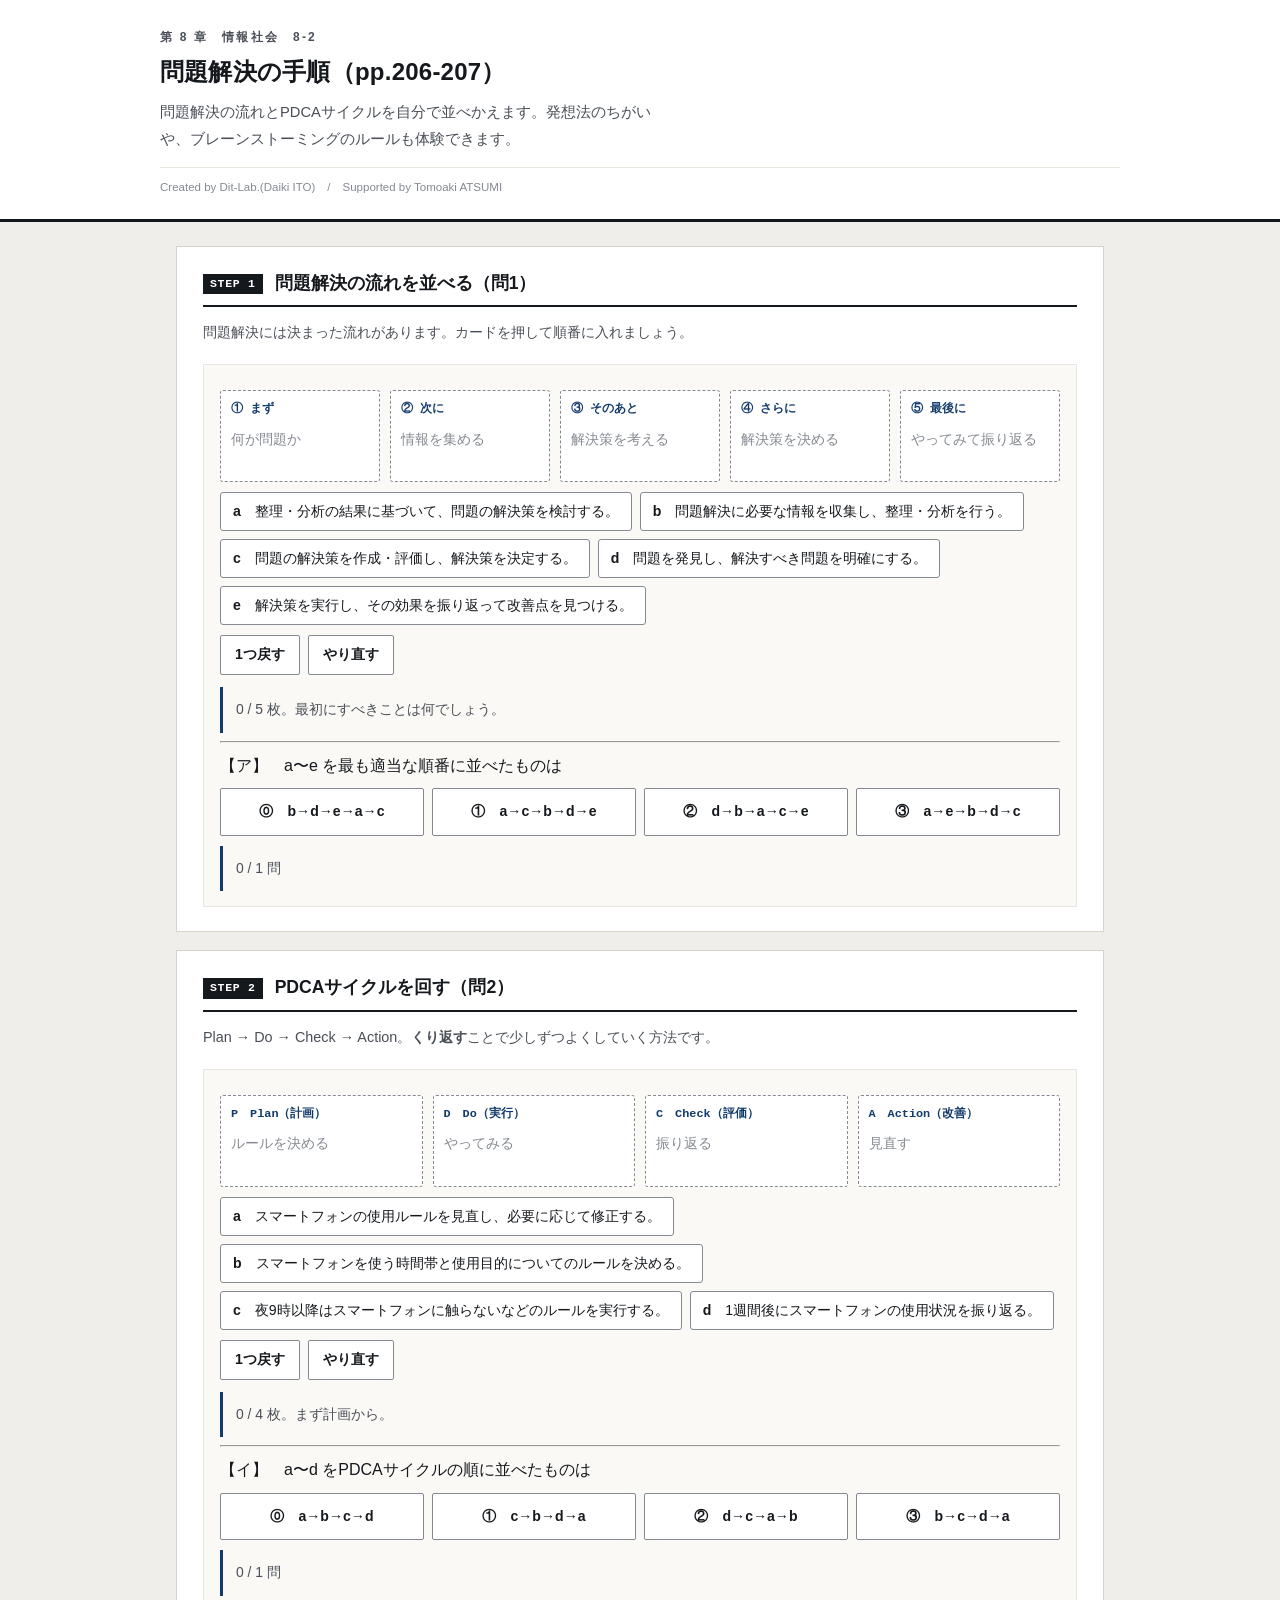
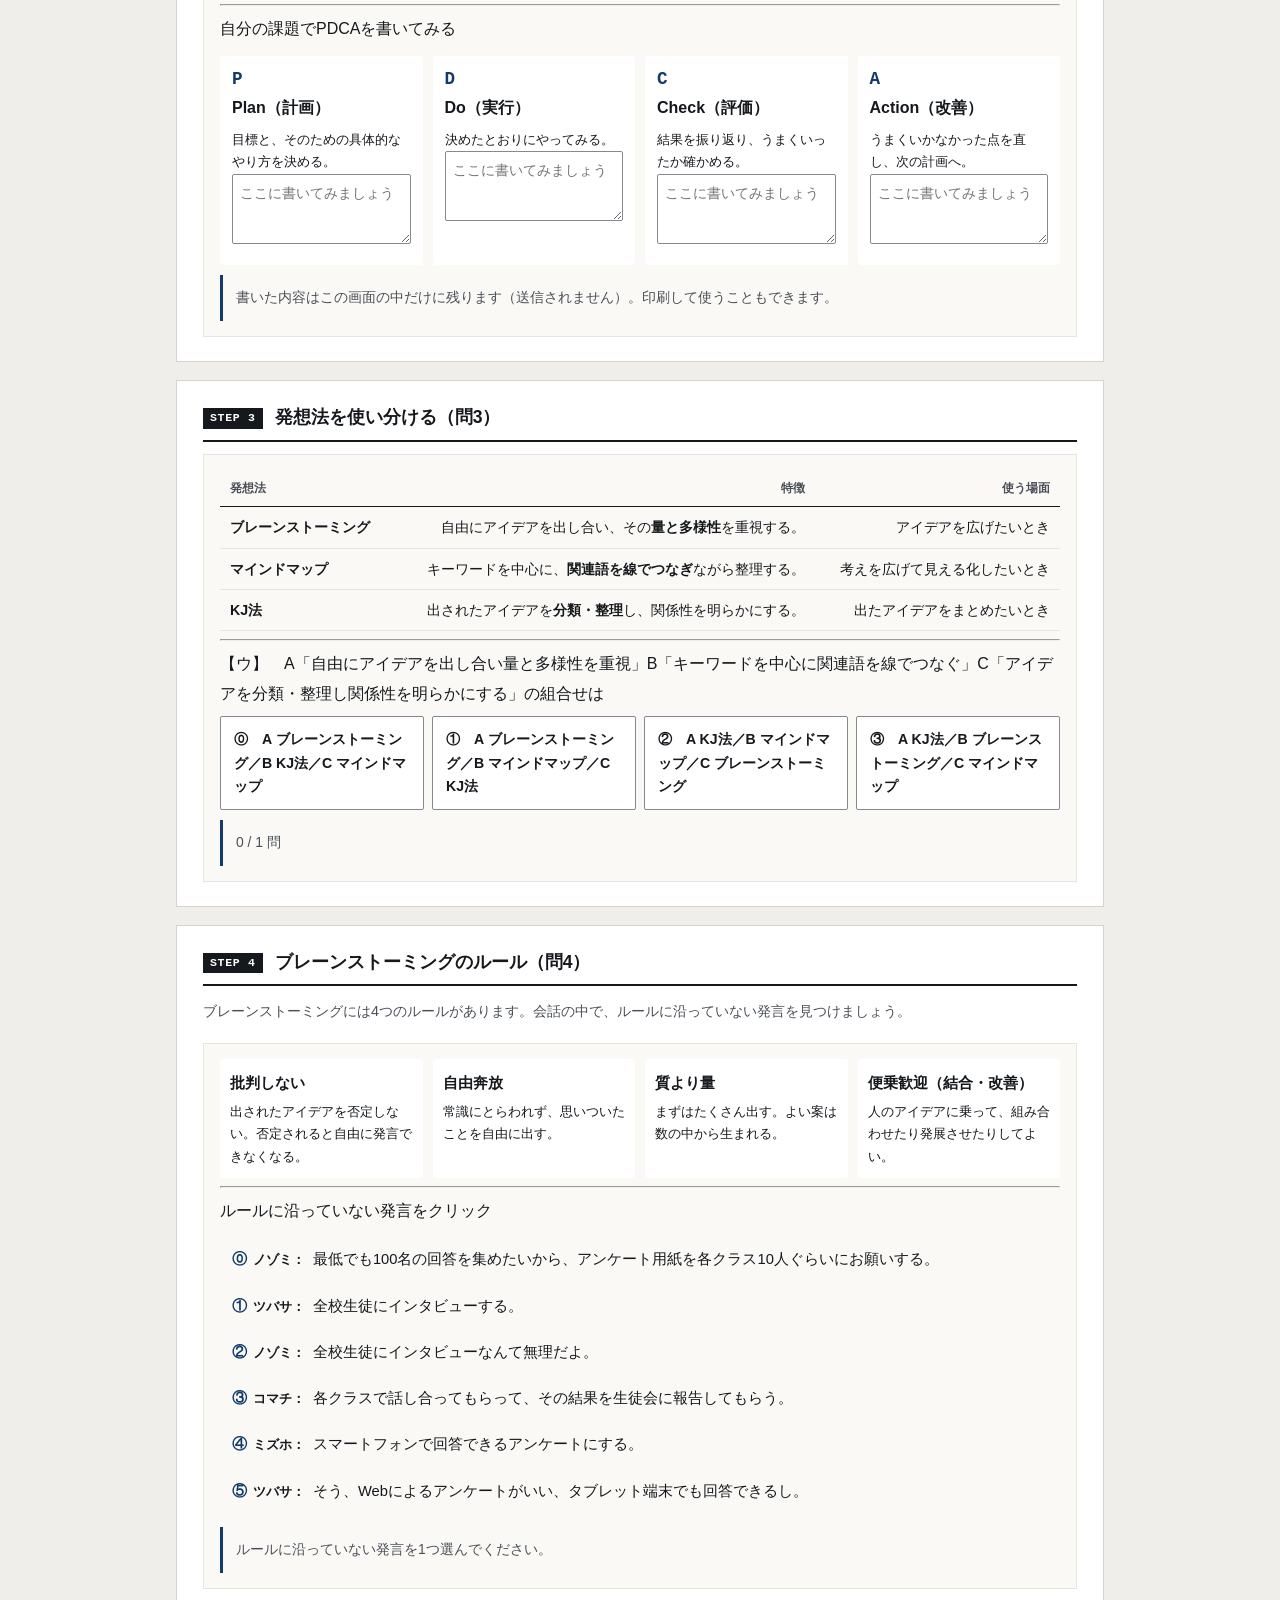
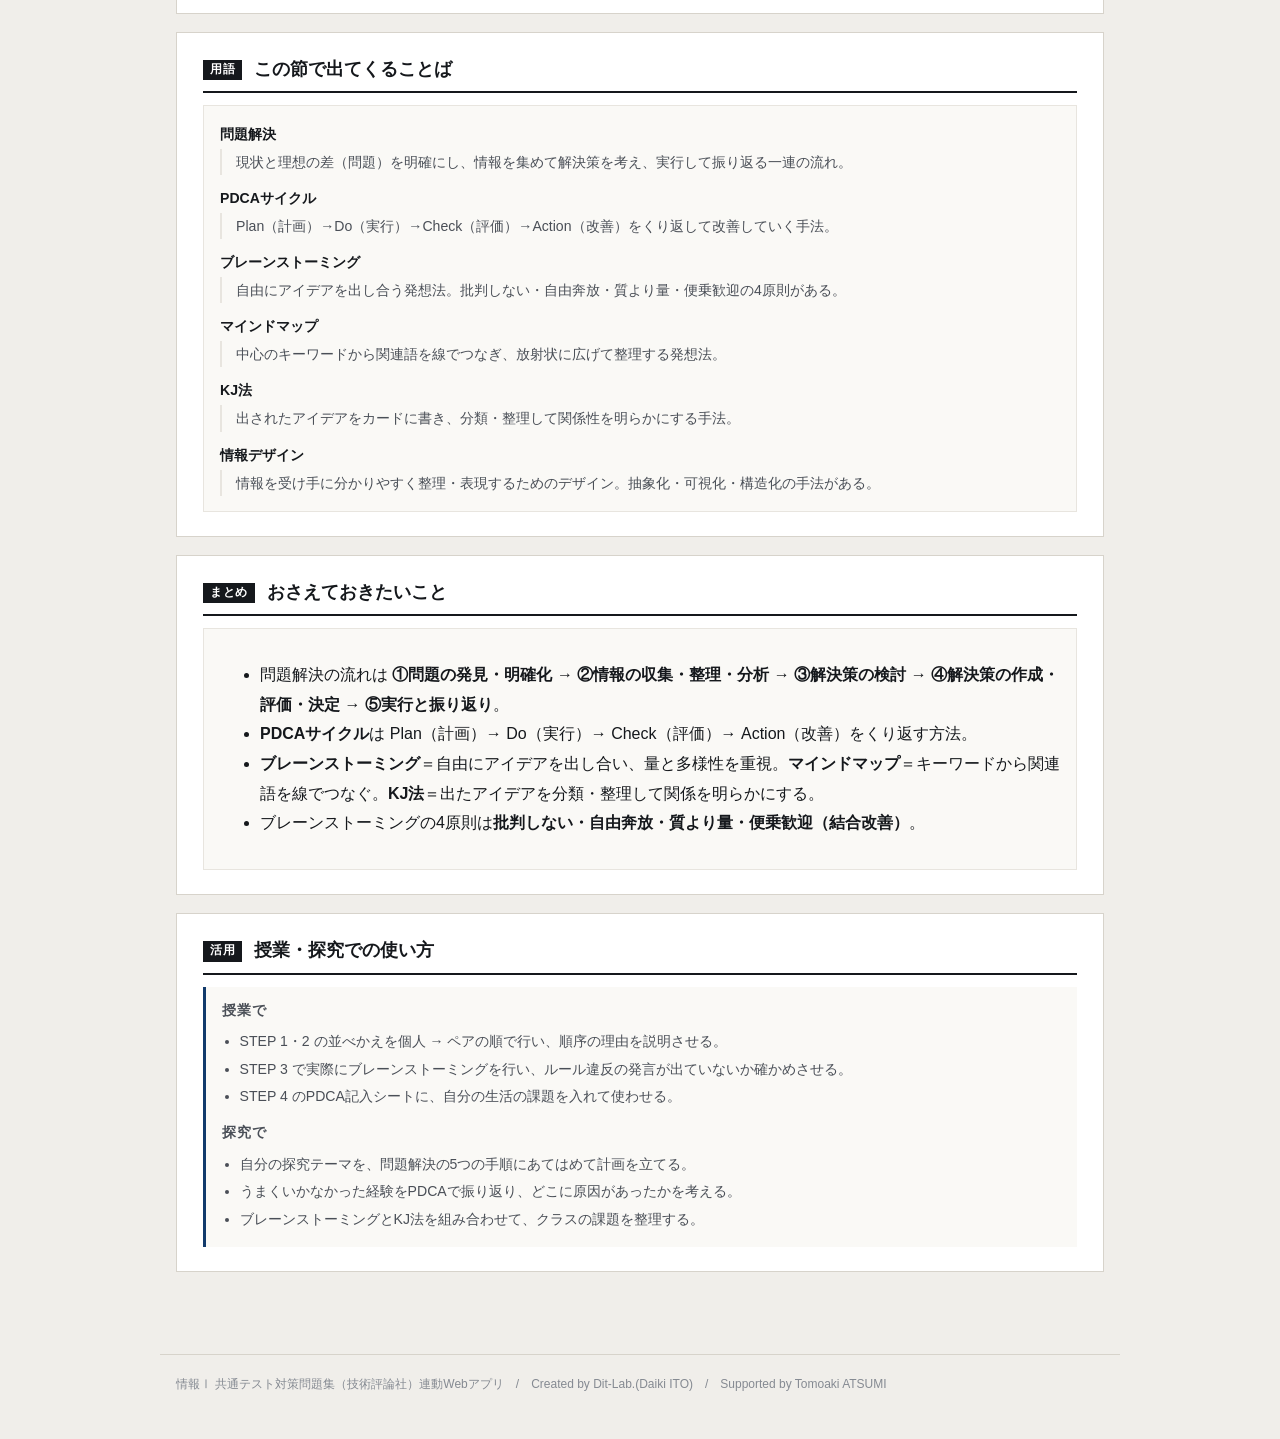
==== index.html @ e7fd9533 "chore: CSS/JSにキャッシュバスターを付与（更新が確実に反映されるように）" ====
<!DOCTYPE html>
<html lang="ja">
<head>
<meta charset="UTF-8">
<meta name="viewport" content="width=device-width, initial-scale=1.0">
<title>問題解決の手順｜情報Ⅰ共通テスト対策問題集</title>
<meta name="description" content="問題解決の流れとPDCAサイクルを自分で並べかえます。発想法のちがいや、ブレーンストーミングのルールも体験できます。">
<link rel="icon" href="data:image/svg+xml,%3Csvg xmlns=%22http://www.w3.org/2000/svg%22 viewBox=%220 0 32 32%22%3E%3Crect width=%2232%22 height=%2232%22 fill=%22%2315181c%22/%3E%3Ctext x=%2216%22 y=%2222%22 font-size=%2218%22 font-family=%22monospace%22 fill=%22%23fff%22 text-anchor=%22middle%22%3E01%3C/text%3E%3C/svg%3E">
<link rel="stylesheet" href="css/style.css?v=239696b1">
<link rel="stylesheet" href="css/app.css?v=f77bfb0f">
</head>
<body>

<header class="app-header">
  <div class="inner">
    <span class="eyebrow">第 8 章　情報社会　8-2</span>
    <h1>問題解決の手順（pp.206-207）</h1>
    <p class="lead">問題解決の流れとPDCAサイクルを自分で並べかえます。発想法のちがいや、ブレーンストーミングのルールも体験できます。</p>
    <p class="credit">Created by Dit-Lab.(Daiki ITO)　/　Supported by Tomoaki ATSUMI</p>
  </div>
</header>

<main class="wrap">
  <section class="step" id="step1">
    <h2><span class="no">STEP 1</span>問題解決の流れを並べる（問1）</h2>
    <p class="desc">問題解決には決まった流れがあります。カードを押して順番に入れましょう。</p>
    <div class="panel">
      <div id="flowBox"></div>
      <div class="note" id="flowNote" style="margin-top:12px"></div>
      <hr class="sep">
      <div id="q1Box"></div>
      <div class="note" id="q1Note" style="margin-top:10px"></div>
    </div>
  </section>

  <section class="step" id="step2">
    <h2><span class="no">STEP 2</span>PDCAサイクルを回す（問2）</h2>
    <p class="desc">Plan → Do → Check → Action。<strong>くり返す</strong>ことで少しずつよくしていく方法です。</p>
    <div class="panel">
      <div id="pdcaBox"></div>
      <div class="note" id="pdcaNote" style="margin-top:12px"></div>
      <hr class="sep">
      <div id="q2Box"></div>
      <div class="note" id="q2Note" style="margin-top:10px"></div>
      <hr class="sep">
      <p class="qhead">自分の課題でPDCAを書いてみる</p>
      <div class="pdca" id="mySheet"></div>
      <div class="note info" style="margin-top:10px">書いた内容はこの画面の中だけに残ります（送信されません）。印刷して使うこともできます。</div>
    </div>
  </section>

  <section class="step" id="step3">
    <h2><span class="no">STEP 3</span>発想法を使い分ける（問3）</h2>
    <div class="panel">
      <div class="tbl-scroll"><table class="tbl" id="ideaTable"></table></div>
      <hr class="sep">
      <div id="q3Box"></div>
      <div class="note" id="q3Note" style="margin-top:10px"></div>
    </div>
  </section>

  <section class="step" id="step4">
    <h2><span class="no">STEP 4</span>ブレーンストーミングのルール（問4）</h2>
    <p class="desc">ブレーンストーミングには4つのルールがあります。会話の中で、ルールに沿っていない発言を見つけましょう。</p>
    <div class="panel">
      <div class="bsrules" id="ruleBox"></div>
      <hr class="sep">
      <p class="qhead">ルールに沿っていない発言をクリック</p>
      <div class="talk" id="talkBox"></div>
      <div class="note" id="talkNote" style="margin-top:12px"></div>
    </div>
  </section>

  <section class="step" id="glossary">
    <h2><span class="no">用語</span>この節で出てくることば</h2>
    <div class="panel"><div id="glossBox"></div></div>
  </section>

  <section class="step" id="wrap">
    <h2><span class="no">まとめ</span>おさえておきたいこと</h2>
    <div class="panel">
      <ul class="bullets">
        <li>問題解決の流れは <strong>①問題の発見・明確化 → ②情報の収集・整理・分析 → ③解決策の検討 → ④解決策の作成・評価・決定 → ⑤実行と振り返り</strong>。</li>
        <li><strong>PDCAサイクル</strong>は Plan（計画）→ Do（実行）→ Check（評価）→ Action（改善）をくり返す方法。</li>
        <li><strong>ブレーンストーミング</strong>＝自由にアイデアを出し合い、量と多様性を重視。<strong>マインドマップ</strong>＝キーワードから関連語を線でつなぐ。<strong>KJ法</strong>＝出たアイデアを分類・整理して関係を明らかにする。</li>
        <li>ブレーンストーミングの4原則は<strong>批判しない・自由奔放・質より量・便乗歓迎（結合改善）</strong>。</li>
      </ul>
    </div>
  </section>

  <section class="step">
    <h2><span class="no">活用</span>授業・探究での使い方</h2>
    <div class="use-note">
      <h3>授業で</h3>
      <ul>
        <li>STEP 1・2 の並べかえを個人 → ペアの順で行い、順序の理由を説明させる。</li>
        <li>STEP 3 で実際にブレーンストーミングを行い、ルール違反の発言が出ていないか確かめさせる。</li>
        <li>STEP 4 のPDCA記入シートに、自分の生活の課題を入れて使わせる。</li>
      </ul>
      <h3 style="margin-top:12px">探究で</h3>
      <ul>
        <li>自分の探究テーマを、問題解決の5つの手順にあてはめて計画を立てる。</li>
        <li>うまくいかなかった経験をPDCAで振り返り、どこに原因があったかを考える。</li>
        <li>ブレーンストーミングとKJ法を組み合わせて、クラスの課題を整理する。</li>
      </ul>
    </div>
  </section>

</main>

<footer class="app-footer">
  情報Ⅰ 共通テスト対策問題集（技術評論社）連動Webアプリ　/　Created by Dit-Lab.(Daiki ITO)　/　Supported by Tomoaki ATSUMI
</footer>

<script src="js/tools.js?v=c07db610"></script>
<script src="js/chart.js?v=fb6e3be1"></script>
<script src="js/terms.js?v=10004a9f"></script>
<script src="js/quiz.js?v=5d6779cc"></script>
<script src="js/app.js?v=1c426992"></script>
</body>
</html>
---- css/style.css ----
/* =========================================================
   情報Ⅰ 共通テスト対策問題集 — Web アプリ共通スタイル
   紙面（参考書）に寄せた設計。装飾色は使わず、色は意味を持つときだけ。
   ========================================================= */

:root{
  --paper:#ffffff;
  --paper-2:#faf9f6;      /* うすい紙 */
  --bg:#f0eeea;           /* 台紙 */
  --ink:#15181c;
  --ink-2:#4a4f57;
  --ink-3:#858a92;
  --rule:#d7d3cb;         /* 罫線 */
  --rule-2:#e8e5df;
  --accent:#123a6b;       /* 濃紺。主要操作と現在地だけに使う */
  --accent-w:#e9eef6;
  --zero:#c0392b;         /* 左＝0 */
  --one:#1d4ed8;          /* 右＝1 */
  --ok:#1f7a3d;   --ok-bg:#eef6f0;
  --ng:#b3261e;   --ng-bg:#fbefee;
  --warn:#8a5a00; --warn-bg:#fbf5e8;
  --font:"Hiragino Kaku Gothic ProN","Hiragino Sans","Yu Gothic Medium","Yu Gothic",
         "Noto Sans JP",Meiryo,-apple-system,BlinkMacSystemFont,sans-serif;
  --mono:"SFMono-Regular",Menlo,Consolas,"Courier New",monospace;
}

*{box-sizing:border-box}
[hidden]{display:none !important}
html{-webkit-text-size-adjust:100%}
body{
  margin:0; background:var(--bg); color:var(--ink);
  font-family:var(--font); font-size:16px; line-height:1.85;
  font-feature-settings:"palt" 1;
}
h1,h2,h3,h4{line-height:1.45; margin:0; font-weight:700}
p{margin:0 0 .75em} p:last-child{margin-bottom:0}
a{color:var(--accent)}

/* ---------- 標題 ---------- */
.app-header{background:var(--paper); border-bottom:3px solid var(--ink); padding:26px 20px 20px}
.app-header .inner{max-width:960px; margin:0 auto}
.app-header .eyebrow{
  font-size:.75rem; font-weight:700; color:var(--ink-2); letter-spacing:.18em;
  display:block; margin-bottom:7px;
}
.app-header h1{font-size:1.5rem; letter-spacing:.01em}
.app-header .lead{font-size:.92rem; color:var(--ink-2); margin-top:9px; max-width:60ch}
.app-header .credit{
  font-size:.72rem; color:var(--ink-3); margin-top:14px;
  padding-top:9px; border-top:1px solid var(--rule-2);
}

/* ---------- 版面 ---------- */
.wrap{max-width:960px; margin:0 auto; padding:24px 16px 64px}
.step{background:var(--paper); border:1px solid var(--rule); padding:24px 26px; margin-bottom:18px}
.step > h2{
  display:flex; align-items:baseline; gap:12px; font-size:1.1rem;
  padding-bottom:9px; border-bottom:2px solid var(--ink); margin-bottom:12px;
}
.step > h2 .no{
  flex:none; font-family:var(--mono); font-size:.72rem; font-weight:700;
  background:var(--ink); color:var(--paper); padding:2px 7px; letter-spacing:.06em;
  position:relative; top:-2px;
}
.step > .desc{color:var(--ink-2); font-size:.9rem; margin-bottom:18px}
.step[hidden]{display:none}

.grid{display:grid; gap:20px}
.grid > *{min-width:0}          /* 子の中身で列が広がるのを防ぐ */
@media(min-width:800px){ .grid.c2{grid-template-columns:1fr 1fr} }

.panel{border:1px solid var(--rule-2); background:var(--paper-2); padding:15px 16px; min-width:0}
.panel > h3{
  font-size:.8rem; font-weight:700; color:var(--ink-2); letter-spacing:.08em;
  margin-bottom:12px; padding-bottom:6px; border-bottom:1px solid var(--rule);
}

/* ---------- 部品 ---------- */
.btn{
  appearance:none; border:1px solid var(--ink-3); background:var(--paper); color:var(--ink);
  font-family:inherit; font-size:.88rem; font-weight:700; padding:8px 14px;
  border-radius:2px; cursor:pointer; min-height:40px; line-height:1.4;
  transition:background .12s, border-color .12s, color .12s;
}
.btn:hover:not(:disabled){background:var(--accent-w); border-color:var(--accent); color:var(--accent)}
.btn:disabled{opacity:.35; cursor:not-allowed}
.btn.primary{background:var(--accent); color:var(--paper); border-color:var(--accent)}
.btn.primary:hover:not(:disabled){background:#0d2c53; color:var(--paper)}
.btn.ghost{border-color:var(--rule); color:var(--ink-2)}
.btn.sm{font-size:.8rem; padding:5px 10px; min-height:34px}
.btn-row{display:flex; flex-wrap:wrap; gap:8px; align-items:center}

/* タブ（見出し下線式） */
.seg{display:flex; gap:0; border-bottom:1px solid var(--rule)}
.seg button{
  appearance:none; border:0; background:transparent; font-family:inherit; font-size:.88rem;
  font-weight:700; color:var(--ink-3); padding:9px 4px; margin-right:26px; cursor:pointer;
  border-bottom:3px solid transparent; margin-bottom:-1px; min-height:40px;
}
.seg button:hover{color:var(--ink-2)}
.seg button[aria-pressed="true"]{color:var(--ink); border-bottom-color:var(--accent)}

label.fld{display:block; font-size:.78rem; font-weight:700; color:var(--ink-2); margin-bottom:5px; letter-spacing:.04em}
input[type=text], textarea, input[type=number]{
  width:100%; font-family:inherit; font-size:1rem; color:var(--ink);
  border:1px solid var(--ink-3); border-radius:2px; padding:9px 11px;
  background:var(--paper); min-height:42px;
}
input:focus, textarea:focus{outline:2px solid var(--accent); outline-offset:-1px; border-color:var(--accent)}
.btn:focus-visible, .seg button:focus-visible, .node-card:focus-visible{outline:2px solid var(--accent); outline-offset:2px}
textarea{resize:vertical; line-height:1.7}
.mono{font-family:var(--mono)}

table.tbl{width:100%; border-collapse:collapse; font-size:.89rem}
table.tbl th, table.tbl td{border-bottom:1px solid var(--rule-2); padding:7px 10px; text-align:right}
table.tbl th:first-child, table.tbl td:first-child{text-align:left}
table.tbl thead th{border-bottom:1.5px solid var(--ink); font-size:.76rem; color:var(--ink-2); font-weight:700; white-space:nowrap}
.tbl-scroll{overflow-x:auto; -webkit-overflow-scrolling:touch; max-width:100%}

.note{padding:10px 13px; font-size:.87rem; border-left:3px solid var(--ink-3); background:var(--paper-2)}
.note.ok{background:var(--ok-bg); border-left-color:var(--ok); color:#123f22}
.note.ng{background:var(--ng-bg); border-left-color:var(--ng); color:#6d1a15}
.note.info{background:var(--paper-2); border-left-color:var(--accent); color:var(--ink-2)}
.note.warn{background:var(--warn-bg); border-left-color:var(--warn); color:#5c3d00}
.note[hidden]{display:none}

.badge{
  display:inline-block; font-size:.72rem; font-weight:700; padding:1px 7px;
  border:1px solid var(--rule); color:var(--ink-2); background:var(--paper); letter-spacing:.04em;
}

/* 数値は罫線で仕切るだけ。カードにしない */
.metrics{display:flex; flex-wrap:wrap; gap:0; border-top:1px solid var(--rule)}
.metric{flex:1 1 130px; padding:11px 14px 11px 0; border-right:1px solid var(--rule-2)}
.metric:last-child{border-right:0}
.metric .k{font-size:.74rem; color:var(--ink-3); font-weight:700; letter-spacing:.05em}
.metric .v{font-size:1.6rem; font-weight:700; line-height:1.3; font-family:var(--mono); letter-spacing:-.01em}
.metric .s{font-size:.76rem; color:var(--ink-2)}

.bit0{color:var(--zero); font-weight:700}
.bit1{color:var(--one); font-weight:700}

.app-footer{
  max-width:960px; margin:0 auto; padding:18px 16px 44px; color:var(--ink-3);
  font-size:.75rem; border-top:1px solid var(--rule);
}
.sr-only{position:absolute;width:1px;height:1px;overflow:hidden;clip:rect(0 0 0 0);white-space:nowrap}

@media(max-width:640px){
  body{font-size:15px}
  .app-header{padding:20px 16px 16px}
  .app-header h1{font-size:1.16rem}
  .wrap{padding:16px 12px 52px}
  .step{padding:18px 15px}
  .seg button{margin-right:18px; font-size:.84rem}
  .metric{flex-basis:50%; border-right:0}
}
@media (prefers-reduced-motion:reduce){ *{animation:none!important; transition:none!important} }

/* ---------- 自分のデータ・共有・印刷 ---------- */
.toolbar{display:flex; flex-wrap:wrap; gap:8px; align-items:center; margin-top:12px;
  padding-top:12px; border-top:1px solid var(--rule-2)}
.toolbar .hint{font-size:.78rem; color:var(--ink-3)}
.paste-area{width:100%; min-height:110px; font-family:var(--mono); font-size:.86rem}
.use-note{background:var(--paper-2); border-left:3px solid var(--accent); padding:14px 16px; font-size:.88rem}
.use-note h3{font-size:.86rem; letter-spacing:.06em; margin-bottom:8px; color:var(--ink-2)}
.use-note ol, .use-note ul{margin:0; padding-left:1.25em; line-height:1.95; color:var(--ink-2)}

@media print{
  body{background:#fff}
  .app-header{border-bottom:2px solid #000}
  .step{border:1px solid #bbb; break-inside:avoid; page-break-inside:avoid; margin-bottom:12px}
  .btn, .seg, .toolbar, input[type=range]{display:none !important}
  .note{border-left-width:2px}
  a[href]:after{content:""}
}

/* ---------- 入力グリッド ---------- */
.dg-scroll{overflow:auto; -webkit-overflow-scrolling:touch; border:1px solid var(--rule); background:var(--paper); max-height:420px}
table.dg{border-collapse:collapse; font-family:var(--mono); font-size:.9rem; min-width:100%}
table.dg th, table.dg td{border:1px solid var(--rule-2); padding:0}
table.dg thead th{background:var(--paper-2); position:sticky; top:0; z-index:2}
table.dg .dg-n{background:var(--paper-2); color:var(--ink-3); font-size:.76rem; font-weight:400;
  text-align:center; min-width:34px; padding:0 4px; position:sticky; left:0; z-index:1}
table.dg .dg-corner{background:var(--paper-2); min-width:34px; position:sticky; left:0; z-index:3}
table.dg .dg-act{background:var(--paper-2); width:34px}
.dg-h, .dg-c{width:100%; min-width:96px; border:0; background:transparent; font-family:inherit;
  font-size:.9rem; padding:8px 9px; color:var(--ink); min-height:38px}
.dg-h{font-weight:700; font-family:var(--font); font-size:.82rem; color:var(--ink-2)}
.dg-c.num{text-align:right}
.dg-c:focus, .dg-h:focus{outline:2px solid var(--accent); outline-offset:-2px; background:var(--accent-w)}
.dg-del{border:0; background:transparent; color:var(--ink-3); cursor:pointer; width:32px; height:34px; font-size:1rem}
.dg-del:hover{color:var(--ng)}
.dg-tools{display:flex; flex-wrap:wrap; gap:8px; align-items:center; margin-top:10px}
.dg-hint{font-size:.76rem; color:var(--ink-3)}

/* ---------- ファイル読み込み ---------- */
.filebox{display:flex; flex-wrap:wrap; gap:10px; align-items:center; padding:12px;
  border:1px dashed var(--rule); background:var(--paper-2)}
.filebox input[type=file]{font-size:.85rem; font-family:inherit; max-width:100%}
.filebox .sel{max-width:220px}
.filelabel{display:inline-flex; align-items:center; gap:6px; font-size:.85rem; font-weight:700;
  border:1px solid var(--ink-3); background:var(--paper); padding:8px 14px; border-radius:2px; cursor:pointer; min-height:40px}
.filelabel:hover{border-color:var(--accent); color:var(--accent); background:var(--accent-w)}
.filelabel input{display:none}

/* ---------- 用語解説 ---------- */
.term{position:relative; border-bottom:1.5px dotted var(--accent); cursor:help; color:var(--accent); font-weight:700}
.term .term-pop{display:none; position:absolute; left:0; top:1.7em; z-index:50; width:min(300px,78vw);
  background:var(--paper); border:1px solid var(--ink-3); box-shadow:0 6px 20px rgba(0,0,0,.14);
  padding:10px 12px; font-size:.82rem; font-weight:400; color:var(--ink-2); line-height:1.75;
  border-left:3px solid var(--accent); cursor:auto; text-align:left}
.term .term-pop b{display:block; color:var(--ink); font-size:.86rem; margin-bottom:3px}
.term.open .term-pop{display:block}
dl.gloss{margin:0; font-size:.88rem}
dl.gloss dt{font-weight:700; color:var(--ink); margin-top:10px}
dl.gloss dt:first-child{margin-top:0}
dl.gloss dd{margin:2px 0 0; color:var(--ink-2); line-height:1.85; padding-left:1em; border-left:2px solid var(--rule-2)}
@media print{ .term{border-bottom:0; color:inherit} .term .term-pop{display:none !important} }

/* ---------- スマホ・タブレット ---------- */
@media (max-width:1024px){
  /* iOS で入力時に画面が勝手に拡大するのを防ぐ（16px 未満だとズームする） */
  input[type=text], input[type=number], textarea, select, .dg-c, .dg-h{ font-size:16px }
  .dg-c, .dg-h{ min-width:110px }
}
@media (max-width:820px){
  .grid.c2{grid-template-columns:1fr}
  .dg-scroll{max-height:340px}
  .filebox{flex-direction:column; align-items:stretch}
  .filebox .sel{max-width:100%}
  .term .term-pop{left:auto; right:0; width:min(280px,86vw)}
}
@media (max-width:480px){
  .step > h2{font-size:1rem; flex-wrap:wrap}
  .metrics{gap:0}
  .metric{flex-basis:50%; padding-right:10px}
  .metric .v{font-size:1.3rem}
  .btn{padding:8px 12px}
  .dg-tools{gap:6px}
  .dg-hint{width:100%}
}
/* タッチ操作でのスクロールを滑らかに */
.tbl-scroll, .dg-scroll, .tree-box{ -webkit-overflow-scrolling:touch; overscroll-behavior-x:contain }

/* 幅指定つきの入力欄がスマートフォンではみ出さないようにする */
input[type=text], input[type=number], input[type=search], textarea, select{ max-width:100% }
.btn-row > label{ min-width:0; max-width:100% }
.btn-row > label input, .btn-row > label select{ max-width:100% }

/* 共通：○×判定・並べかえ（quiz.js 用） */
.abcde{border:1px solid var(--rule); border-radius:3px; overflow:hidden}
.abcde > div{border-top:1px solid var(--rule); padding:10px 12px}
.abcde > div:first-child{border-top:0}
.abcde .st{display:flex; gap:10px; align-items:flex-start; flex-wrap:wrap}
.abcde .st .k{font-weight:700; font-family:var(--mono); min-width:1.4em}
.abcde .st .t{flex:1; min-width:12em}
.abcde .jb{display:flex; gap:6px}
.abcde .jb .btn{min-width:3.4em; padding:6px 10px; text-align:center}
.prep{display:grid; grid-template-columns:repeat(auto-fit,minmax(150px,1fr)); gap:10px; margin-top:10px}
.prep .slot{border:1px dashed var(--ink-3); border-radius:3px; padding:10px; min-height:92px; background:var(--paper)}
.prep .slot.filled{border-style:solid}
.prep .slot .tag{font:700 .74rem/1.4 var(--mono); color:var(--accent); display:block; margin-bottom:6px}
.prep .slot .txt{font-size:.86rem; line-height:1.7}
.cards{display:flex; flex-wrap:wrap; gap:8px; margin-top:10px}
.cards .c{border:1px solid var(--ink-3); border-radius:3px; padding:9px 12px; background:var(--paper);
  cursor:pointer; font-size:.88rem; max-width:100%; text-align:left; font-family:inherit; color:var(--ink)}
.cards .c:hover{background:var(--warn-bg)}
.cards .c.used{opacity:.35; pointer-events:none}
---- css/app.css ----
.qhead{display:flex; justify-content:space-between; align-items:center; margin-bottom:12px}
.card-q{border:1px solid var(--rule); background:var(--paper); padding:18px; margin-bottom:14px}
.q-scene{font-size:1rem; font-weight:700; line-height:1.9}
.choice4{display:grid; gap:8px; grid-template-columns:repeat(auto-fit,minmax(160px,1fr))}
.choice4 .btn{text-align:left; line-height:1.65; padding:11px 13px}
.choice4 .btn.correct{background:var(--ok-bg); border-color:var(--ok); color:var(--ok)}
.choice4 .btn.wrong{background:var(--ng-bg); border-color:var(--ng); color:var(--ng)}
.choice4.locked{pointer-events:none}
.sel{width:100%; font-family:inherit; font-size:.95rem; padding:9px 11px; min-height:42px;
  border:1px solid var(--ink-3); border-radius:2px; background:var(--paper); color:var(--ink)}
input[type=range]{width:100%; accent-color:var(--accent); height:34px}
.why{font-size:.85rem; color:var(--ink-2); line-height:1.85}
.eqbox{font-family:var(--mono); font-size:1.02rem; font-weight:700; text-align:center; padding:14px;
  border:1px solid var(--rule); background:var(--paper-2); line-height:1.8}
.blankin{border:1.5px solid var(--accent); background:#fff; padding:6px 8px; text-align:center;
  font-family:var(--mono); min-height:38px; font-size:.95rem; max-width:120px}
.blankin.ok{border-color:var(--ok); background:var(--ok-bg)}
.blankin.ng{border-color:var(--ng); background:var(--ng-bg)}
table.tbl td .blankin{width:100%; max-width:none}

/* --- 8-2 問題解決の手順 --- */
.pdca{display:grid;grid-template-columns:repeat(auto-fit,minmax(140px,1fr));gap:10px}
.pdca .s{border:1px solid var(--line);border-radius:3px;padding:12px;background:#fff}
.pdca .s .l{font:700 1.1rem/1.3 var(--mono);color:var(--accent)}
.pdca .s .n{font-weight:700;margin:3px 0 6px}
.pdca .s .d{font-size:.82rem;color:var(--muted);line-height:1.7}
.pdca .s textarea{width:100%;min-height:70px;font-family:inherit;font-size:.86rem;padding:7px;
  border:1px solid var(--ink-3);border-radius:2px;background:#fff}
.talk{border:1px solid var(--line);border-radius:3px;overflow:hidden}
.talk > div{border-top:1px solid var(--line);padding:9px 12px;font-size:.92rem;cursor:pointer}
.talk > div:first-child{border-top:0}
.talk > div:hover{background:var(--warn-bg)}
.talk .who{font-weight:700;margin-right:.6em;color:var(--muted);font-size:.84rem}
.talk .no{font-family:var(--mono);color:var(--accent);font-weight:700;margin-right:.4em}
.talk > div.pick{background:var(--warn-bg);border-left:3px solid var(--accent)}
.talk > div.ok{background:var(--ok-bg)}
.talk > div.ng{background:var(--ng-bg)}
.bsrules{display:grid;grid-template-columns:repeat(auto-fit,minmax(160px,1fr));gap:10px}
.bsrules .r{border:1px solid var(--line);border-radius:3px;padding:10px;background:#fff}
.bsrules .r .t{font-weight:700;font-size:.94rem;margin-bottom:4px}
.bsrules .r .d{font-size:.82rem;color:var(--muted);line-height:1.7}
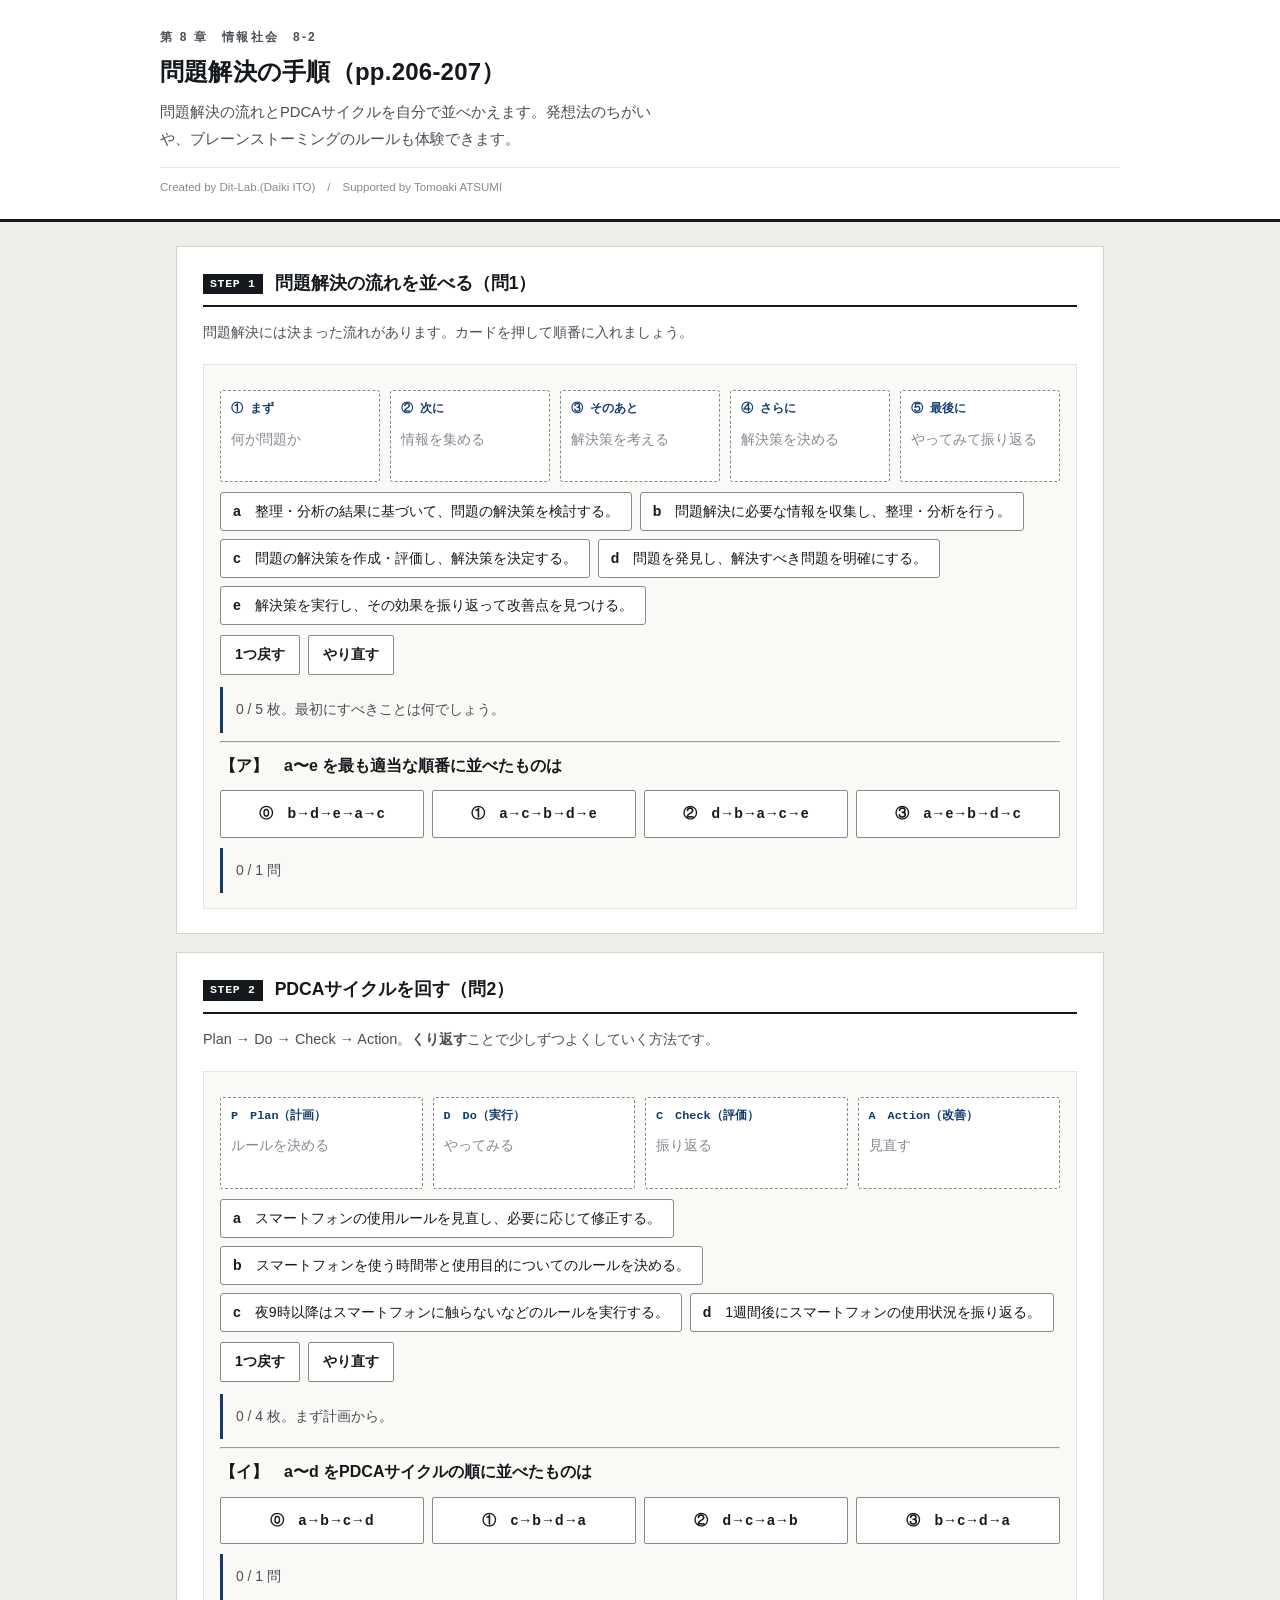
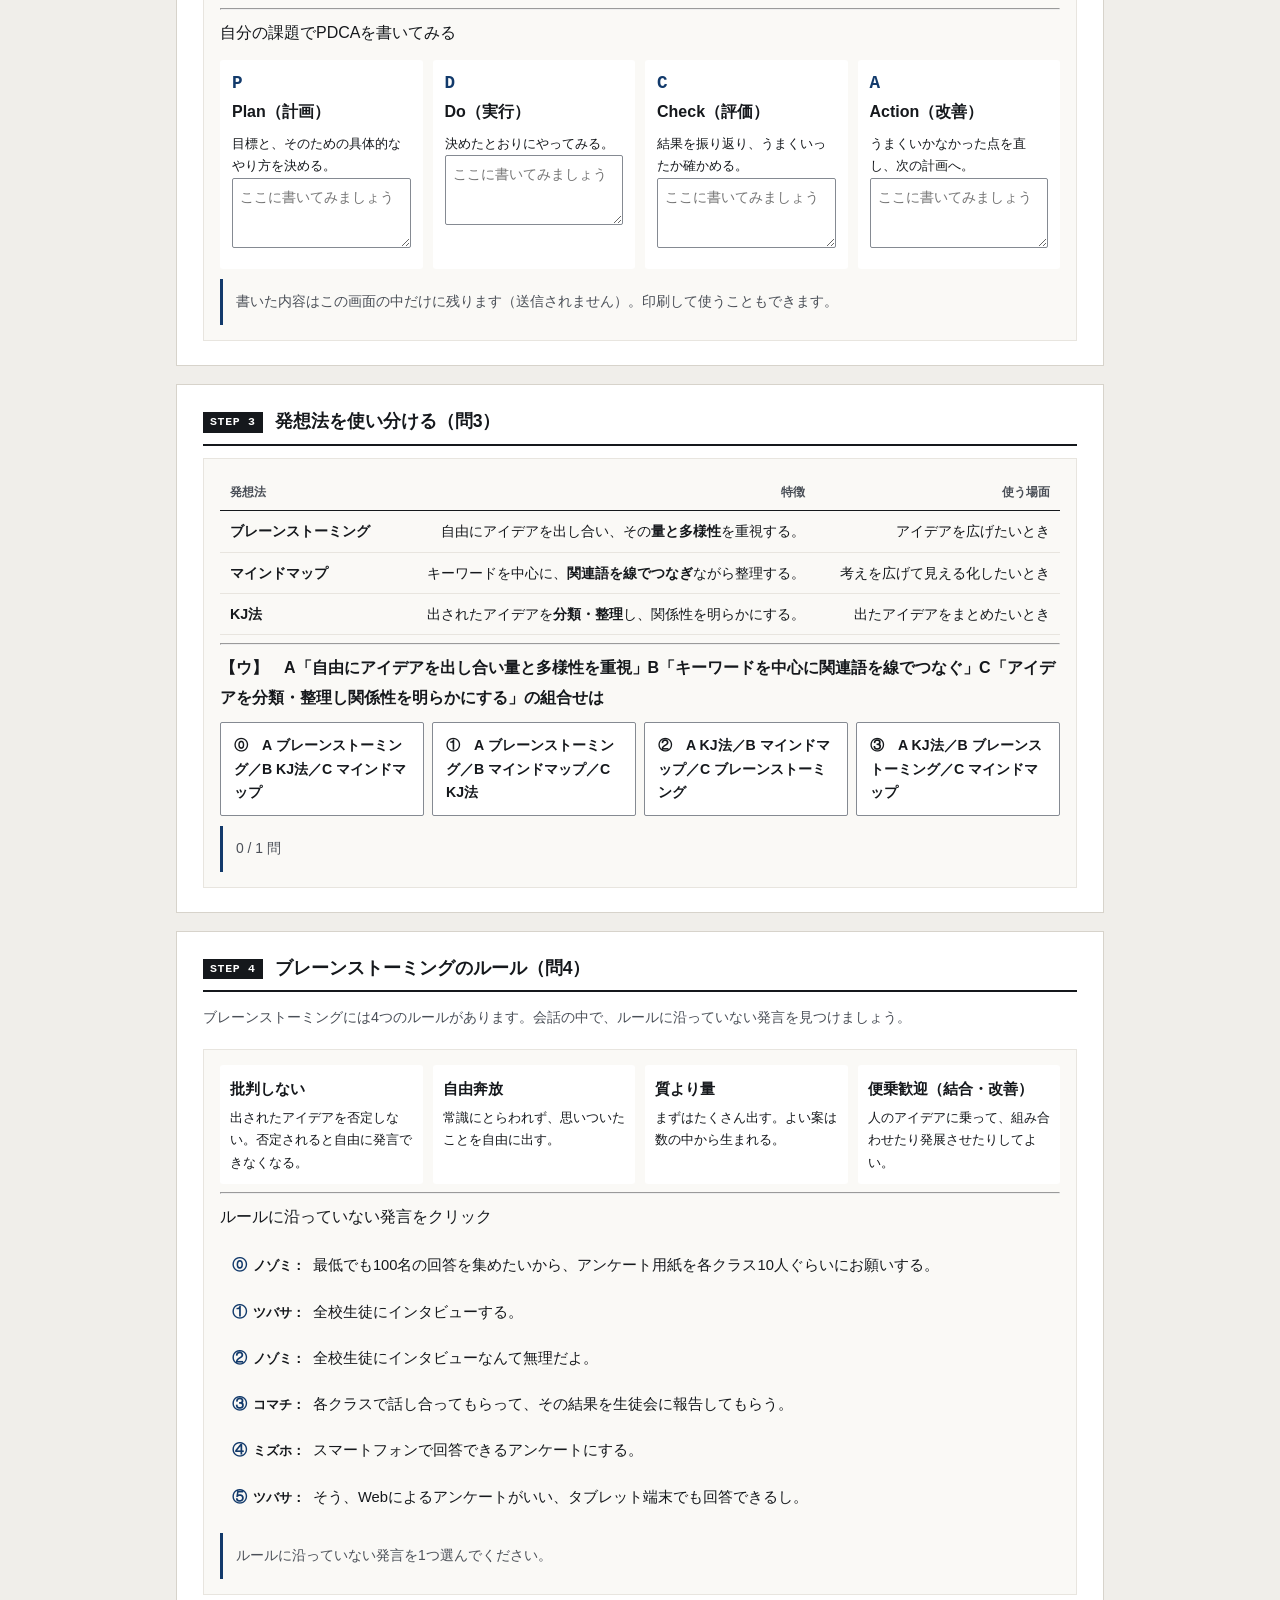
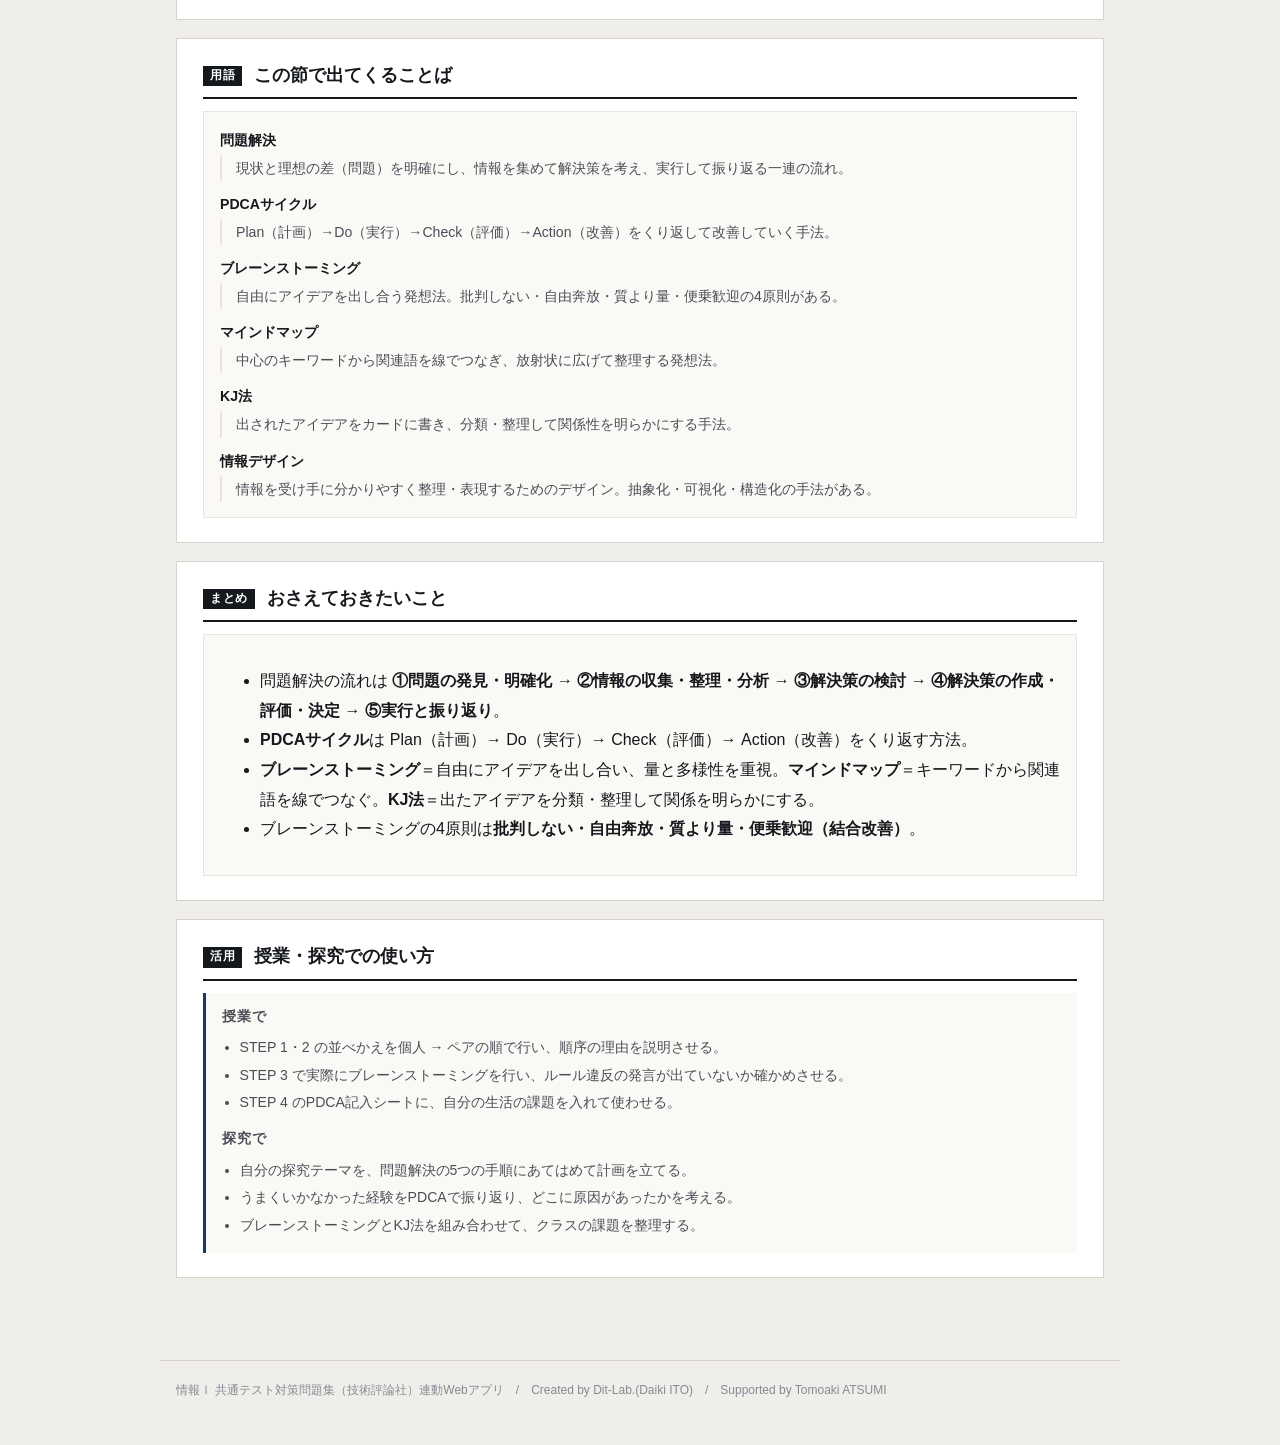
==== commit dd431066: "fix: 設問見出しのレイアウト不具合を修正（.qhead→.pq）" ====
--- a/index.html
+++ b/index.html
@@ -6,7 +6,7 @@
 <title>問題解決の手順｜情報Ⅰ共通テスト対策問題集</title>
 <meta name="description" content="問題解決の流れとPDCAサイクルを自分で並べかえます。発想法のちがいや、ブレーンストーミングのルールも体験できます。">
 <link rel="icon" href="data:image/svg+xml,%3Csvg xmlns=%22http://www.w3.org/2000/svg%22 viewBox=%220 0 32 32%22%3E%3Crect width=%2232%22 height=%2232%22 fill=%22%2315181c%22/%3E%3Ctext x=%2216%22 y=%2222%22 font-size=%2218%22 font-family=%22monospace%22 fill=%22%23fff%22 text-anchor=%22middle%22%3E01%3C/text%3E%3C/svg%3E">
-<link rel="stylesheet" href="css/style.css?v=239696b1">
+<link rel="stylesheet" href="css/style.css?v=ea93572e">
 <link rel="stylesheet" href="css/app.css?v=f77bfb0f">
 </head>
 <body>
@@ -112,10 +112,8 @@
   情報Ⅰ 共通テスト対策問題集（技術評論社）連動Webアプリ　/　Created by Dit-Lab.(Daiki ITO)　/　Supported by Tomoaki ATSUMI
 </footer>
 
-<script src="js/tools.js?v=c07db610"></script>
-<script src="js/chart.js?v=fb6e3be1"></script>
 <script src="js/terms.js?v=10004a9f"></script>
-<script src="js/quiz.js?v=5d6779cc"></script>
+<script src="js/quiz.js?v=13402362"></script>
 <script src="js/app.js?v=1c426992"></script>
 </body>
 </html>
--- a/css/style.css
+++ b/css/style.css
@@ -68,6 +68,7 @@
 .grid{display:grid; gap:20px}
 .grid > *{min-width:0}          /* 子の中身で列が広がるのを防ぐ */
 @media(min-width:800px){ .grid.c2{grid-template-columns:1fr 1fr} }
+@media(min-width:800px){ .grid.c21{grid-template-columns:1.45fr 1fr} }
 
 .panel{border:1px solid var(--rule-2); background:var(--paper-2); padding:15px 16px; min-width:0}
 .panel > h3{
@@ -225,7 +226,7 @@
   .dg-c, .dg-h{ min-width:110px }
 }
 @media (max-width:820px){
-  .grid.c2{grid-template-columns:1fr}
+  .grid.c2,.grid.c21{grid-template-columns:1fr}
   .dg-scroll{max-height:340px}
   .filebox{flex-direction:column; align-items:stretch}
   .filebox .sel{max-width:100%}
@@ -267,3 +268,13 @@
   cursor:pointer; font-size:.88rem; max-width:100%; text-align:left; font-family:inherit; color:var(--ink)}
 .cards .c:hover{background:var(--warn-bg)}
 .cards .c.used{opacity:.35; pointer-events:none}
+
+/* --- 予想してから実行 --- */
+.pmark{display:inline-block; background:var(--accent); color:#fff; font-size:.7rem; font-weight:700;
+  letter-spacing:.08em; padding:2px 7px; border-radius:2px; margin-right:8px; vertical-align:2px}
+input.pin{font-size:1.05rem; padding:7px 10px; border:1px solid var(--rule); border-radius:3px;
+  width:9em; max-width:100%; background:#fff}
+.btn-row .unit{color:var(--muted); font-size:.9rem}
+.choice4 .btn.on{border-color:var(--accent); box-shadow:inset 0 0 0 1px var(--accent); font-weight:700}
+/* 設問文の見出し（flex ではなく通常の段落。.qhead は左右振り分け用なので用途が別） */
+.pq{margin:0 0 10px; font-weight:700; line-height:1.85}
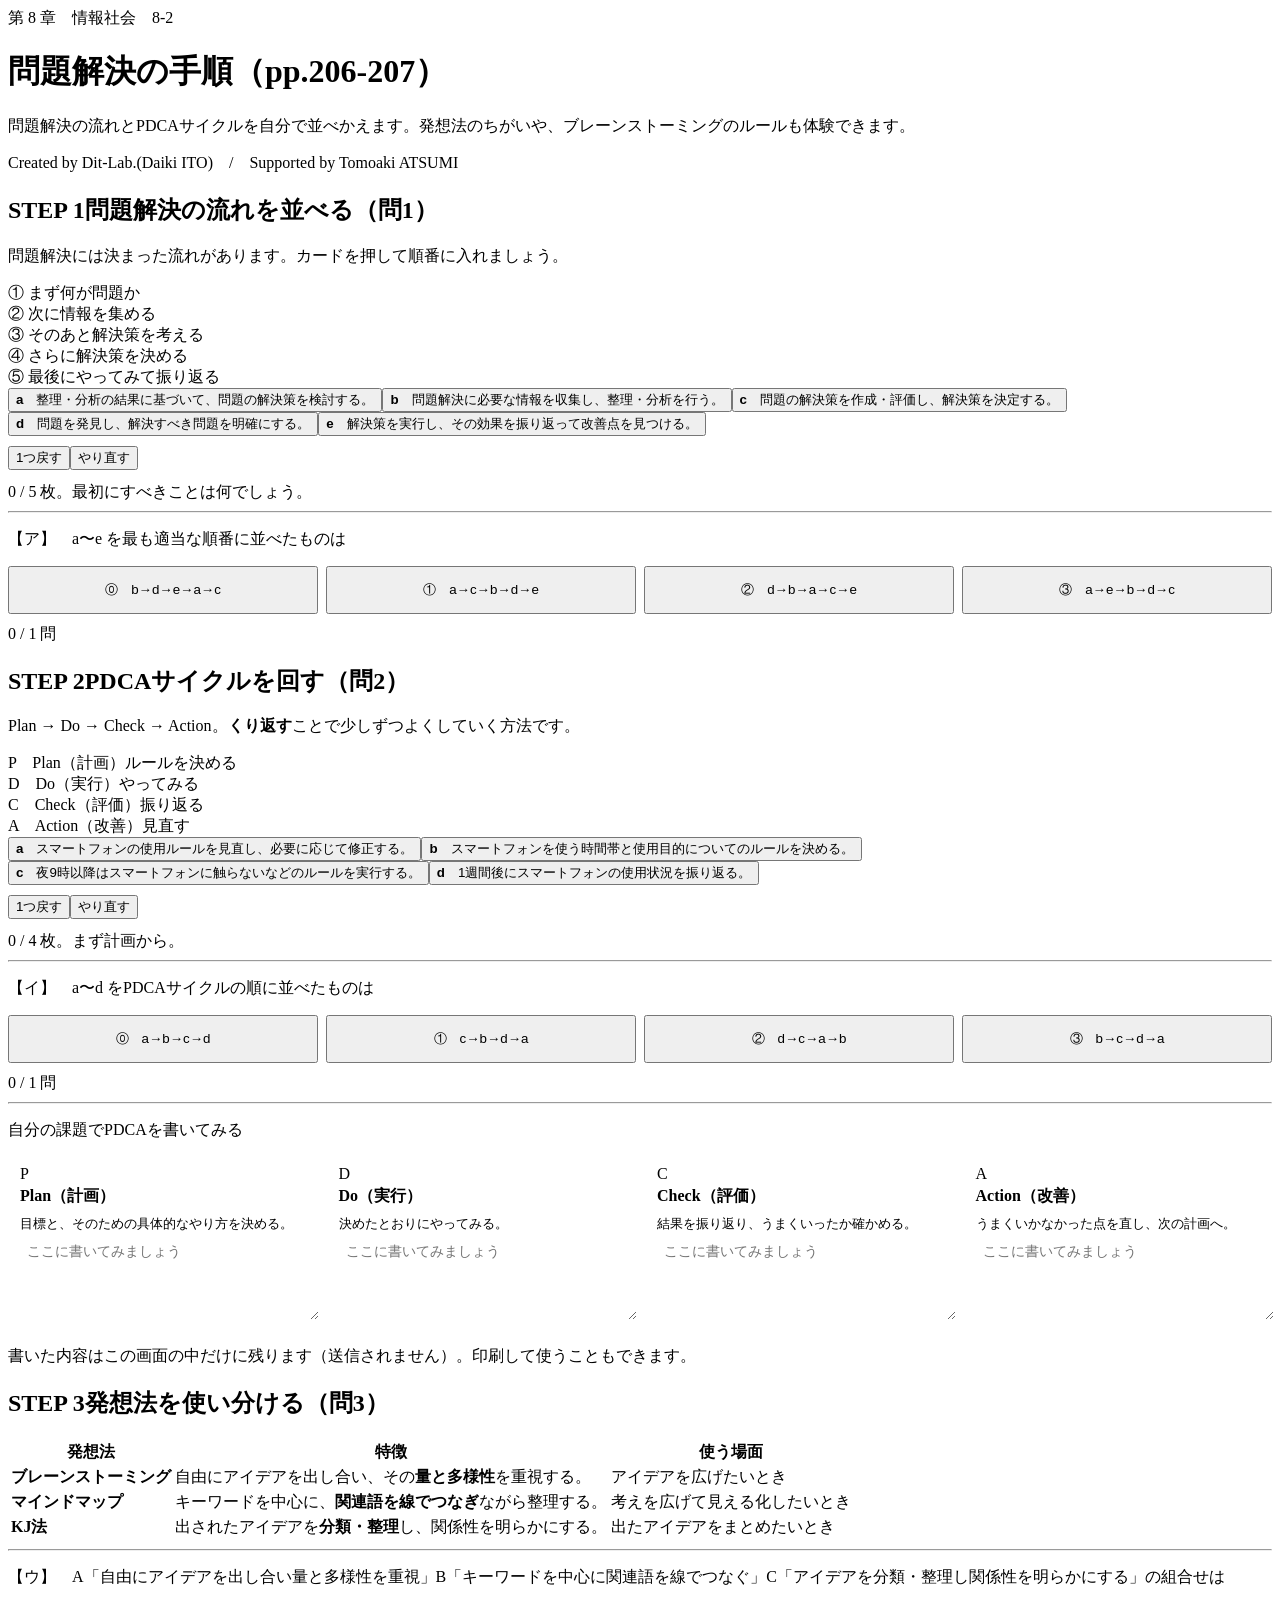
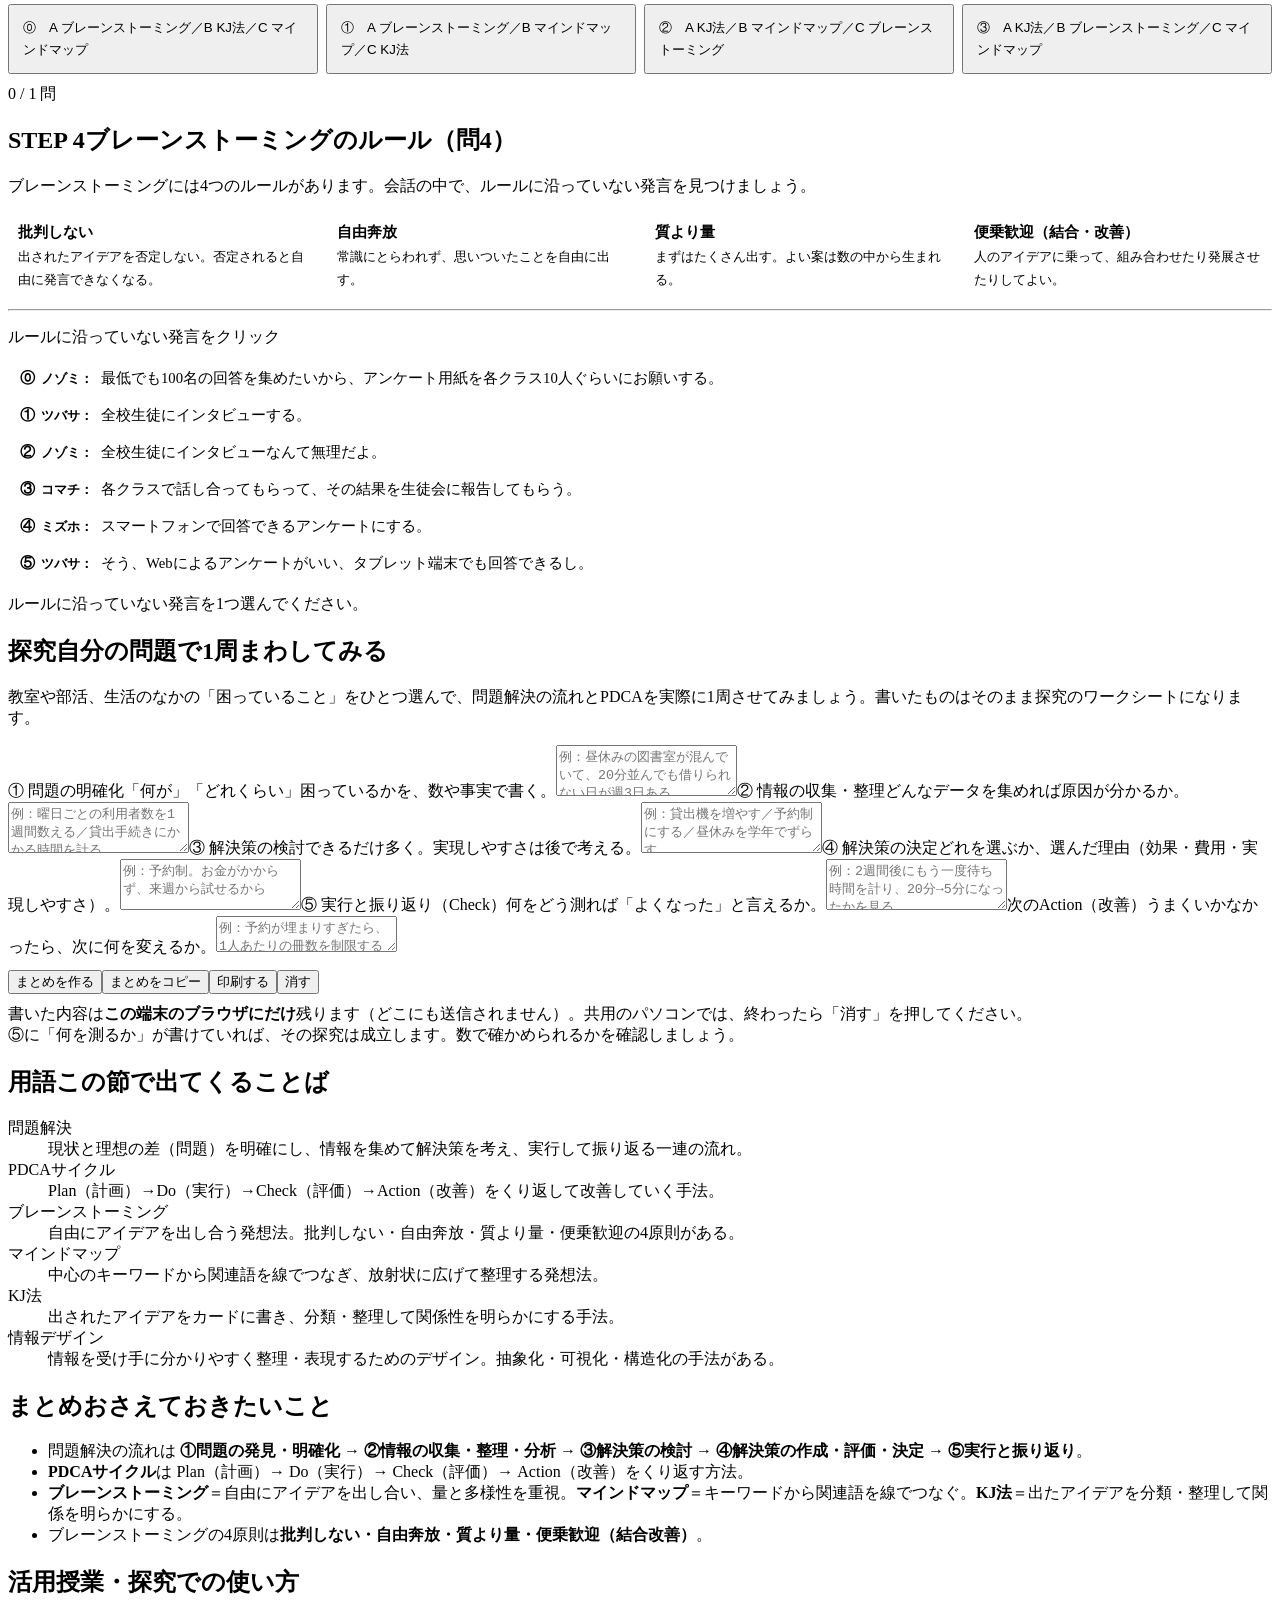
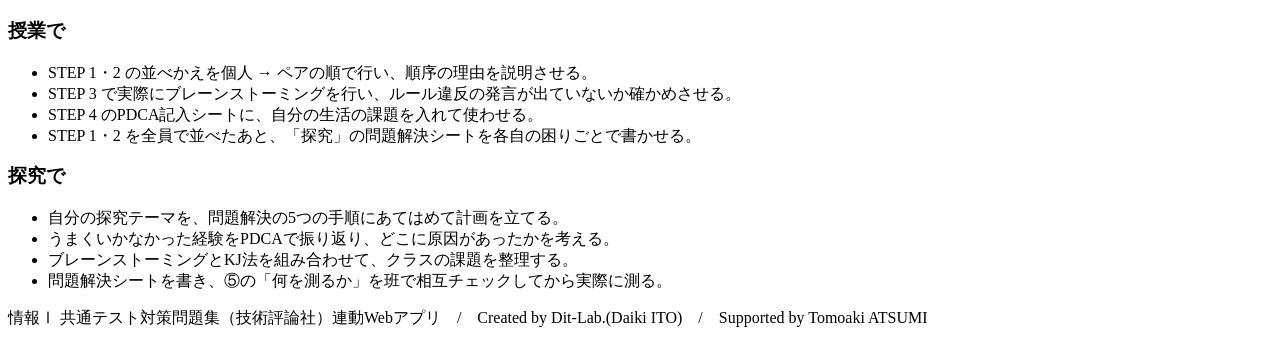
==== commit 34d3c12c: "feat: 自分のテーマで書く探究ワークシートを追加（コピー・印刷でき、授業のワークシートとして使える）" ====
--- a/index.html
+++ b/index.html
@@ -6,7 +6,7 @@
 <title>問題解決の手順｜情報Ⅰ共通テスト対策問題集</title>
 <meta name="description" content="問題解決の流れとPDCAサイクルを自分で並べかえます。発想法のちがいや、ブレーンストーミングのルールも体験できます。">
 <link rel="icon" href="data:image/svg+xml,%3Csvg xmlns=%22http://www.w3.org/2000/svg%22 viewBox=%220 0 32 32%22%3E%3Crect width=%2232%22 height=%2232%22 fill=%22%2315181c%22/%3E%3Ctext x=%2216%22 y=%2222%22 font-size=%2218%22 font-family=%22monospace%22 fill=%22%23fff%22 text-anchor=%22middle%22%3E01%3C/text%3E%3C/svg%3E">
-<link rel="stylesheet" href="css/style.css?v=ea93572e">
+<link rel="stylesheet" href="css/style.css?v=bdbb3cb0">
 <link rel="stylesheet" href="css/app.css?v=f77bfb0f">
 </head>
 <body>
@@ -71,6 +71,12 @@
     </div>
   </section>
 
+  <section class="step wsprint" id="wsSec">
+    <h2><span class="no">探究</span>自分の問題で1周まわしてみる</h2>
+    <p class="desc">教室や部活、生活のなかの「困っていること」をひとつ選んで、問題解決の流れとPDCAを実際に1周させてみましょう。書いたものはそのまま探究のワークシートになります。</p>
+    <div class="panel"><div id="wsBox"></div></div>
+  </section>
+
   <section class="step" id="glossary">
     <h2><span class="no">用語</span>この節で出てくることば</h2>
     <div class="panel"><div id="glossBox"></div></div>
@@ -96,12 +102,14 @@
         <li>STEP 1・2 の並べかえを個人 → ペアの順で行い、順序の理由を説明させる。</li>
         <li>STEP 3 で実際にブレーンストーミングを行い、ルール違反の発言が出ていないか確かめさせる。</li>
         <li>STEP 4 のPDCA記入シートに、自分の生活の課題を入れて使わせる。</li>
+        <li>STEP 1・2 を全員で並べたあと、「探究」の問題解決シートを各自の困りごとで書かせる。</li>
       </ul>
       <h3 style="margin-top:12px">探究で</h3>
       <ul>
         <li>自分の探究テーマを、問題解決の5つの手順にあてはめて計画を立てる。</li>
         <li>うまくいかなかった経験をPDCAで振り返り、どこに原因があったかを考える。</li>
         <li>ブレーンストーミングとKJ法を組み合わせて、クラスの課題を整理する。</li>
+        <li>問題解決シートを書き、⑤の「何を測るか」を班で相互チェックしてから実際に測る。</li>
       </ul>
     </div>
   </section>
@@ -114,6 +122,7 @@
 
 <script src="js/terms.js?v=10004a9f"></script>
 <script src="js/quiz.js?v=13402362"></script>
-<script src="js/app.js?v=1c426992"></script>
+<script src="js/worksheet.js?v=b6f4e4b3"></script>
+<script src="js/app.js?v=e89a0c99"></script>
 </body>
 </html>
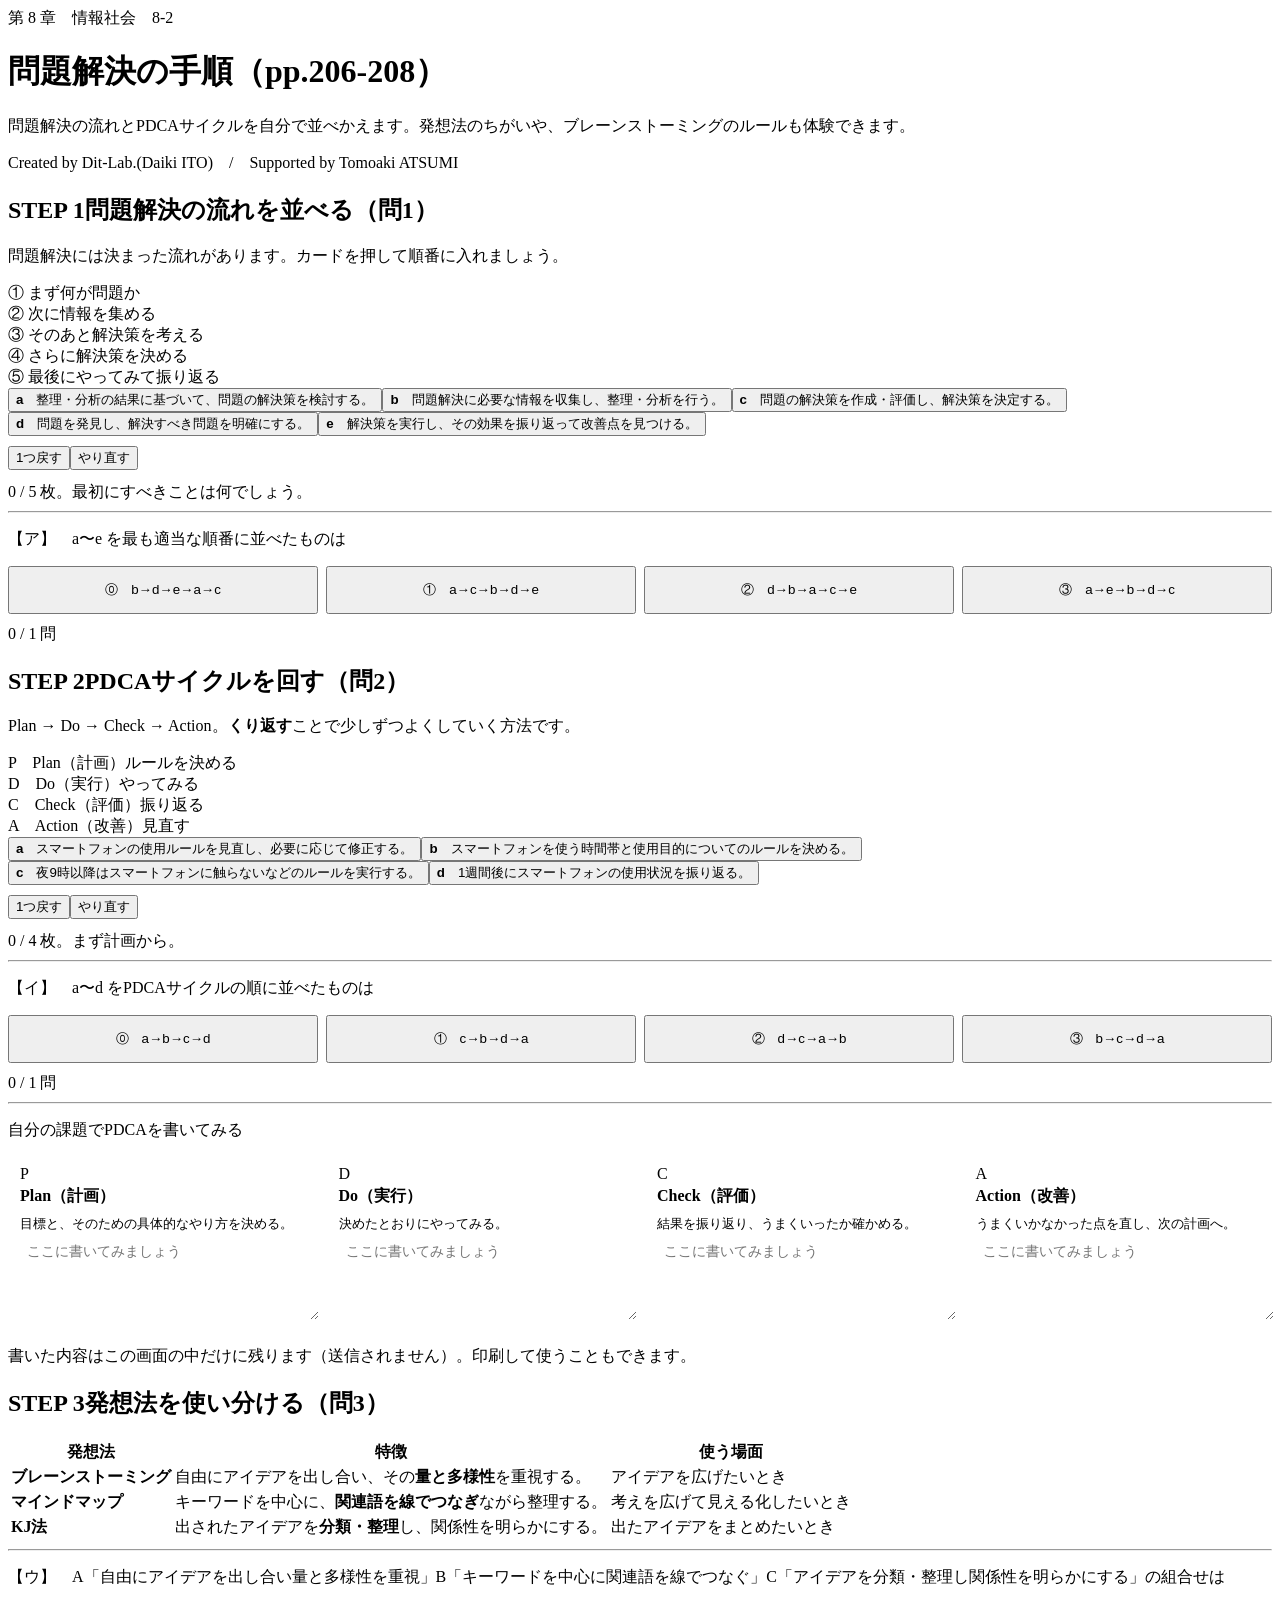
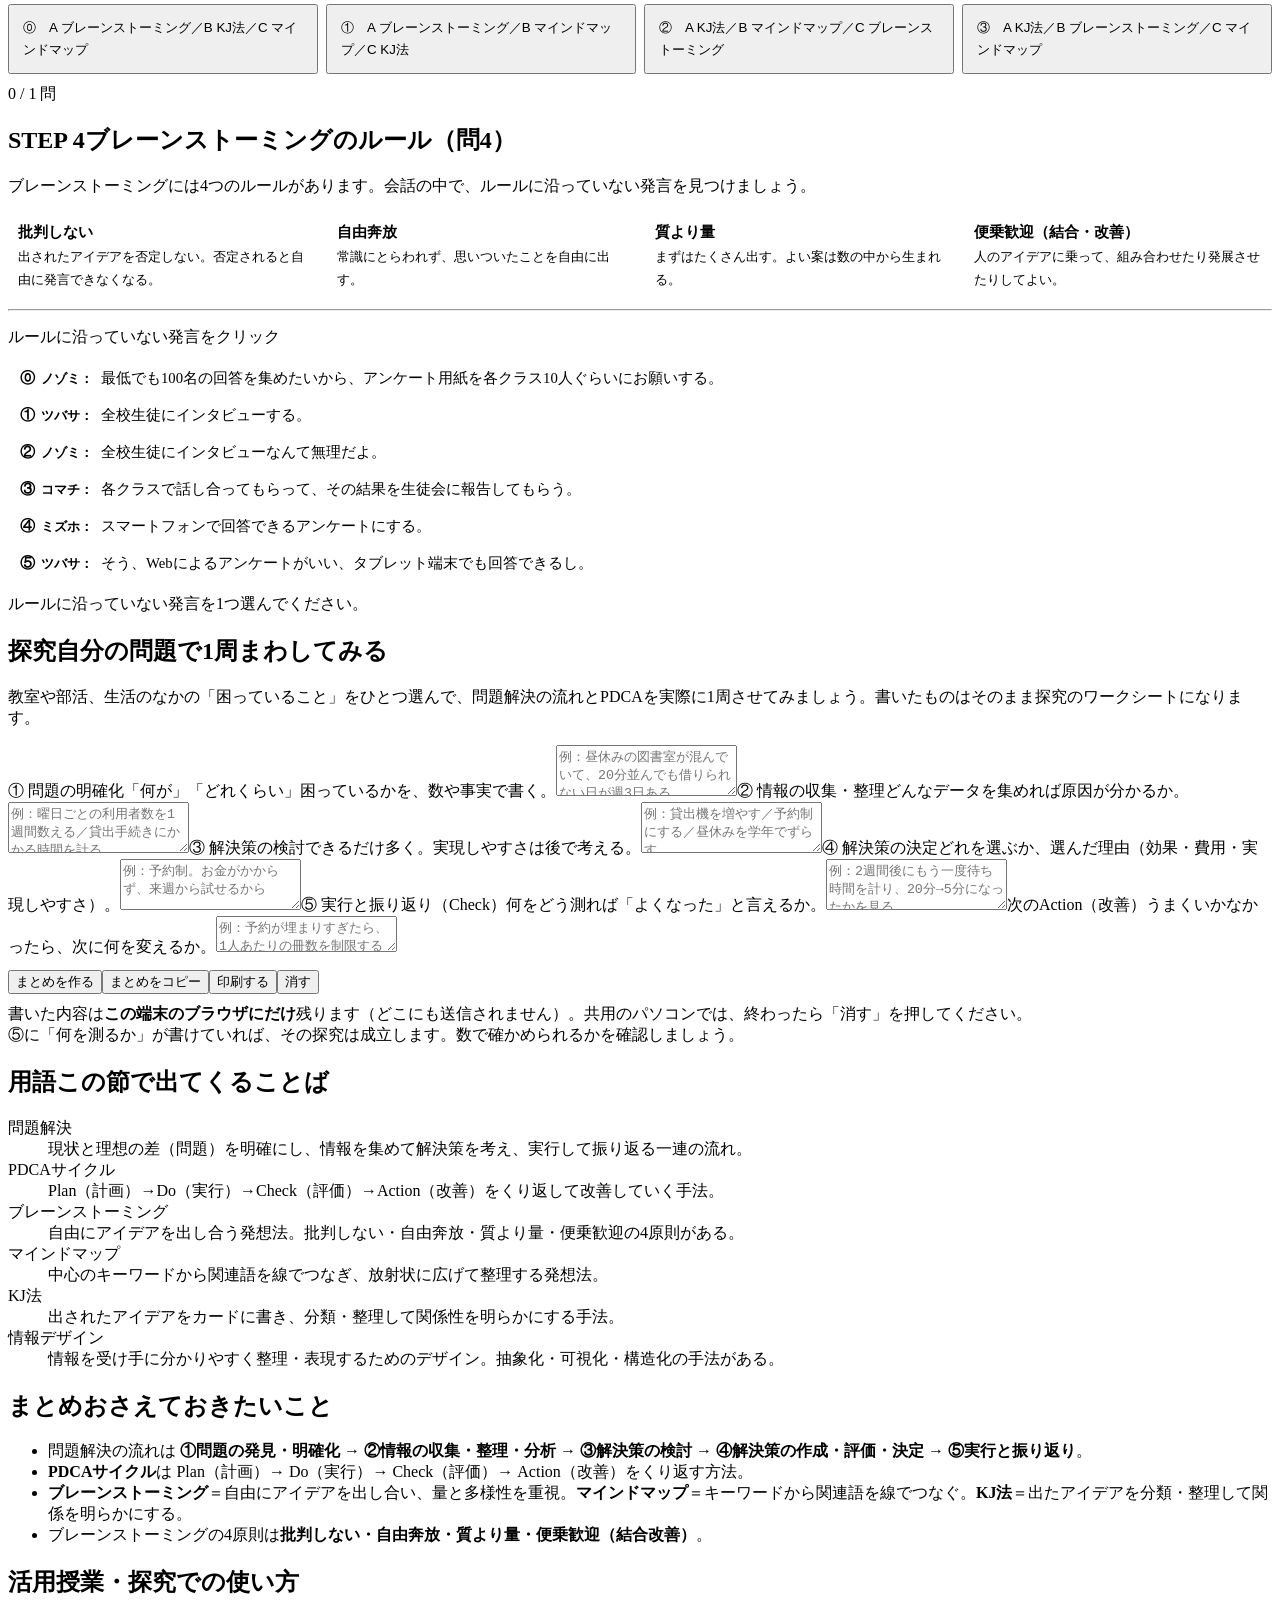
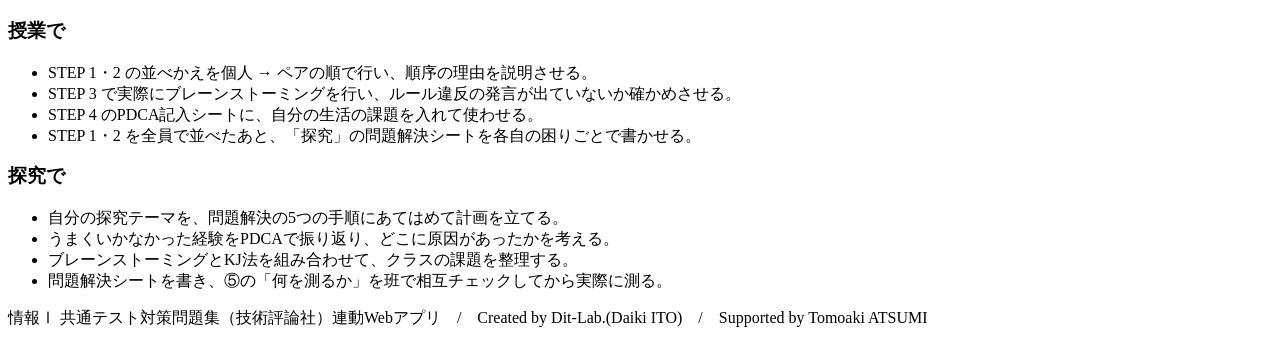
==== commit a8cdb6a6: "fix: タイトルのページ数表記を台割・最終原稿に合わせて修正" ====
--- a/index.html
+++ b/index.html
@@ -14,7 +14,7 @@
 <header class="app-header">
   <div class="inner">
     <span class="eyebrow">第 8 章　情報社会　8-2</span>
-    <h1>問題解決の手順（pp.206-207）</h1>
+    <h1>問題解決の手順（pp.206-208）</h1>
     <p class="lead">問題解決の流れとPDCAサイクルを自分で並べかえます。発想法のちがいや、ブレーンストーミングのルールも体験できます。</p>
     <p class="credit">Created by Dit-Lab.(Daiki ITO)　/　Supported by Tomoaki ATSUMI</p>
   </div>
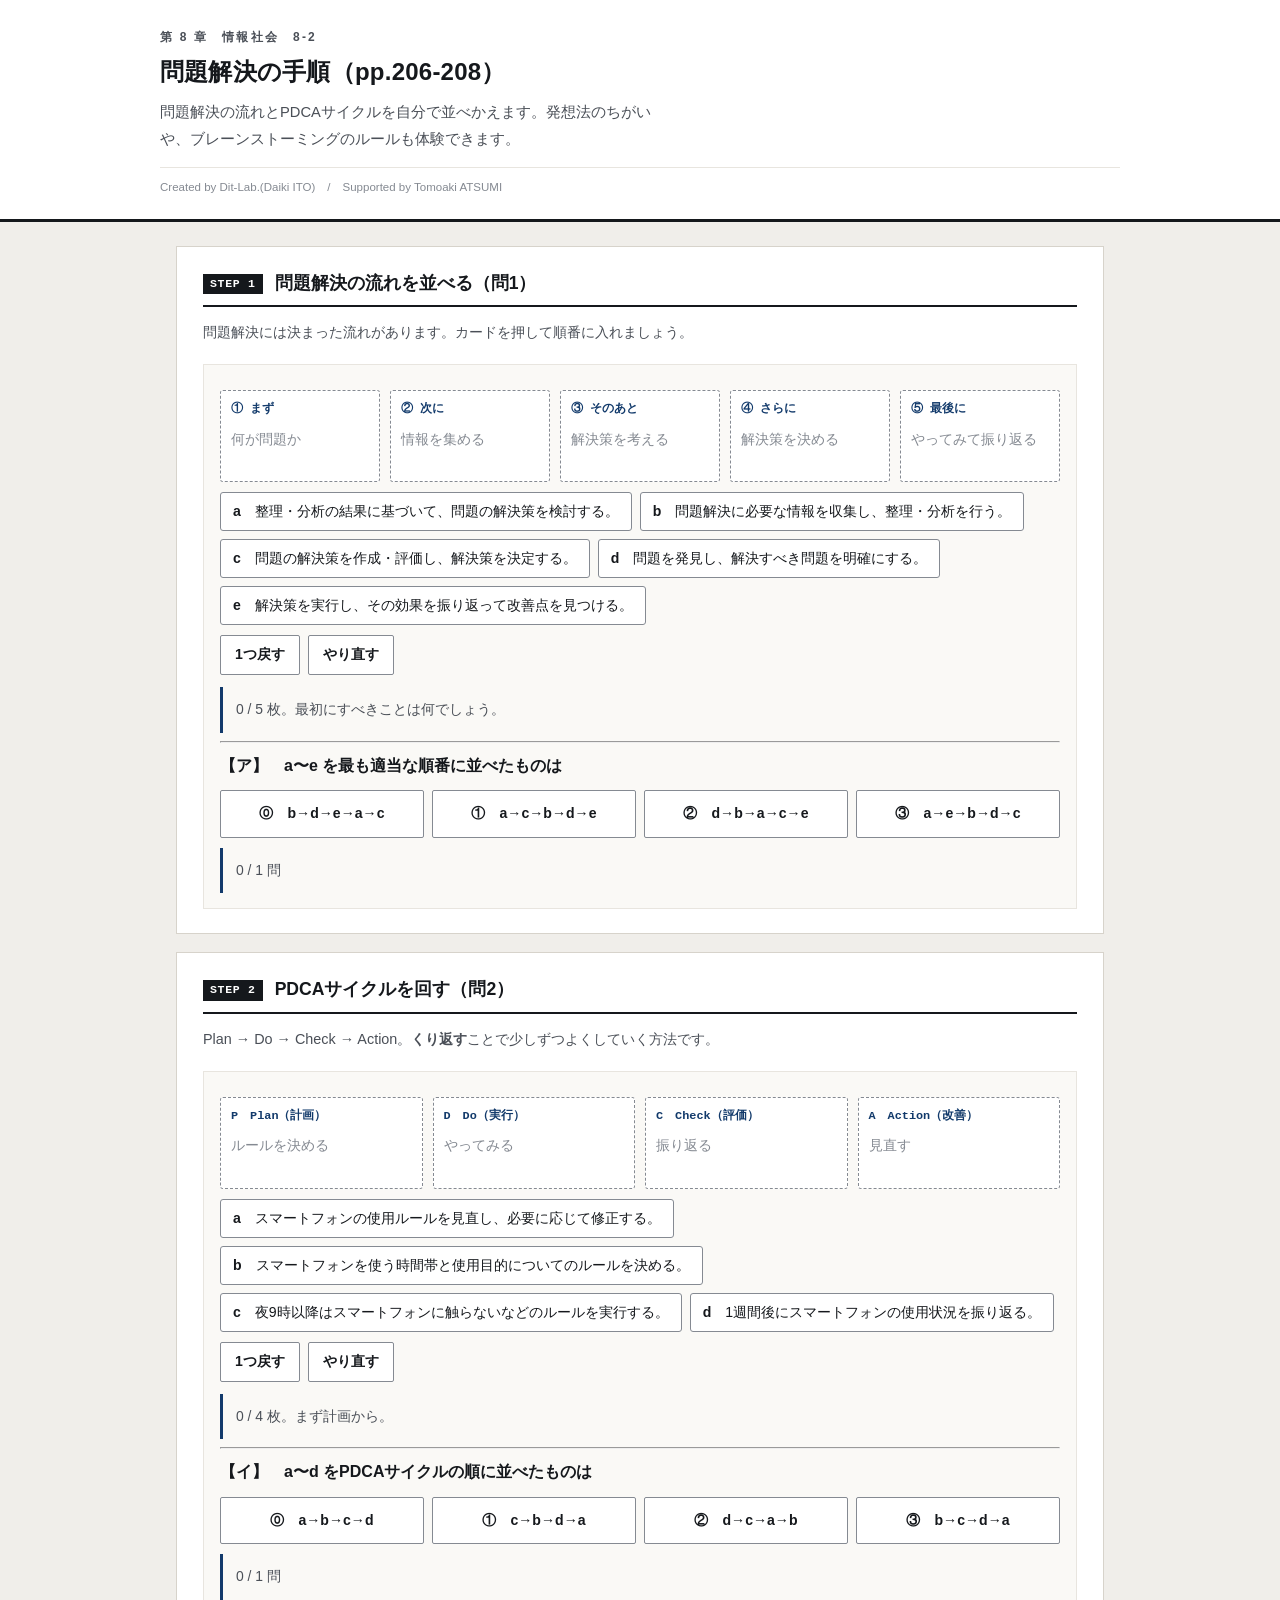
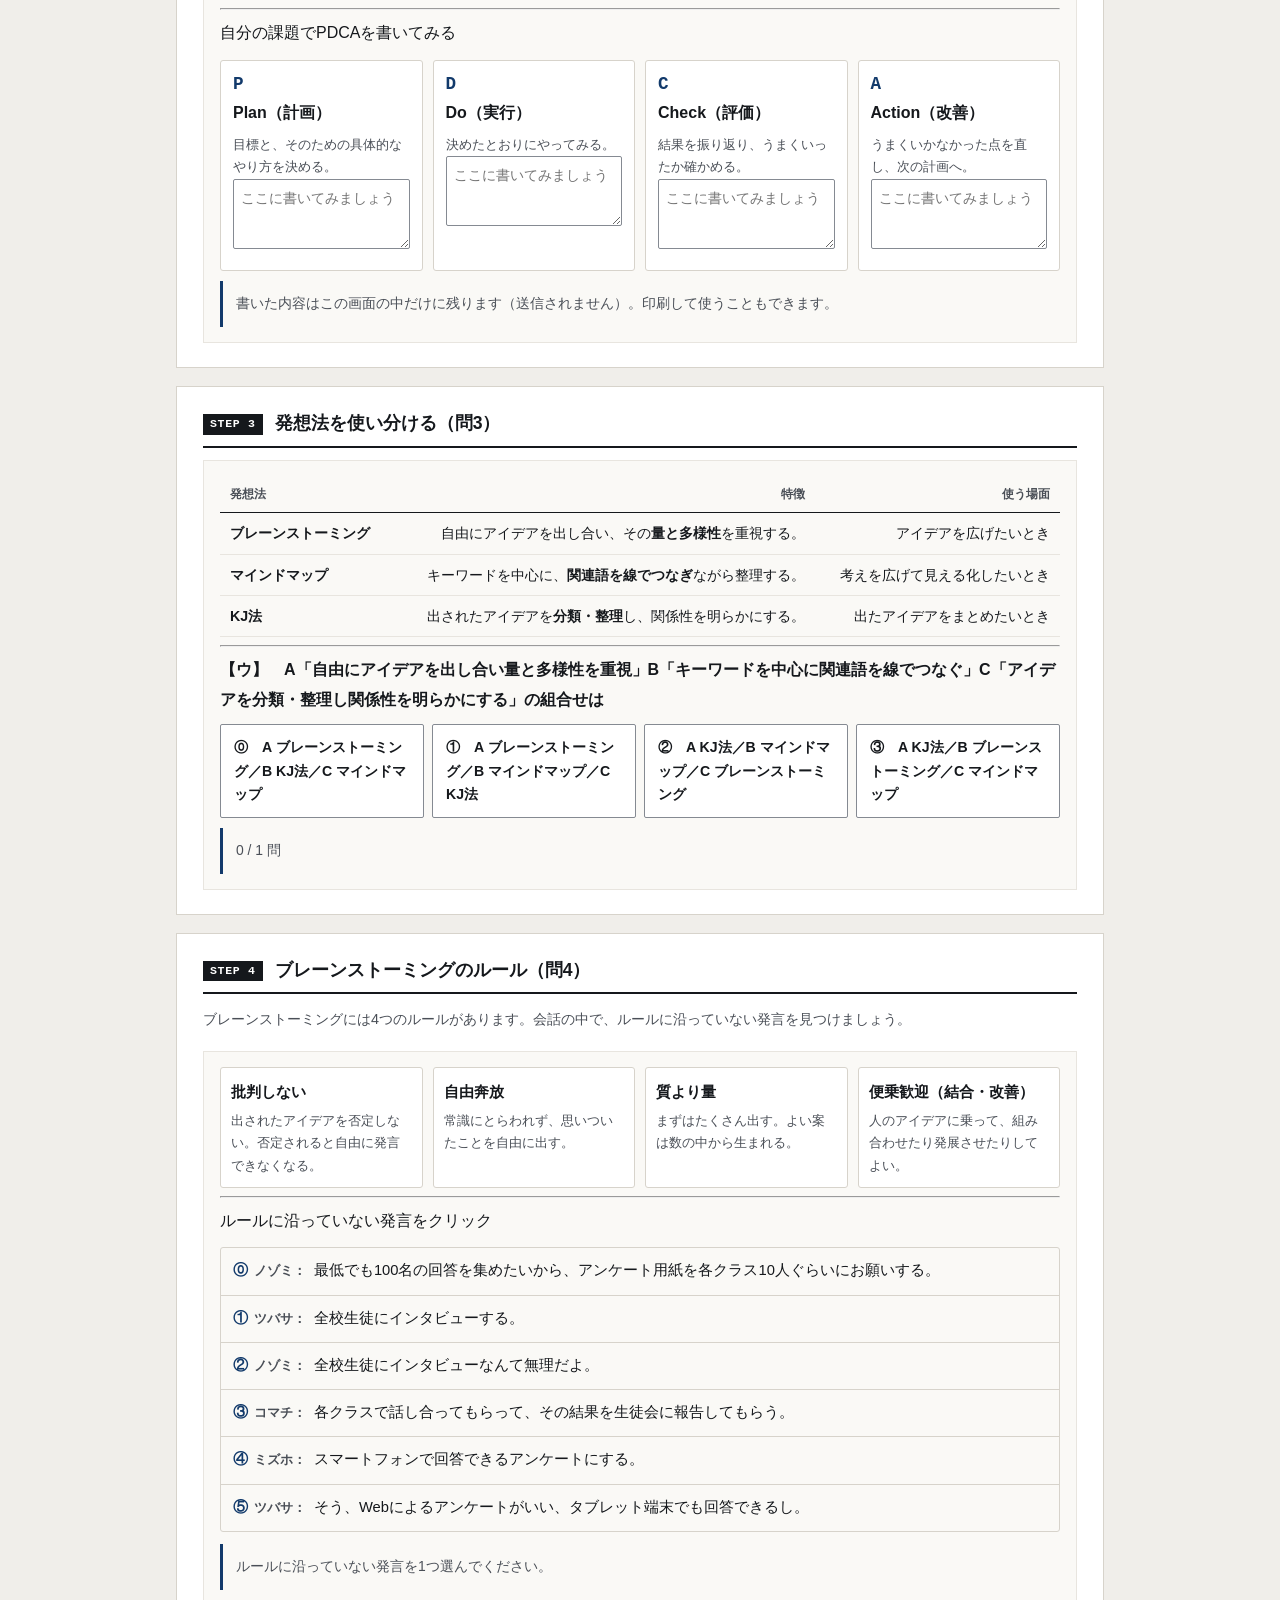
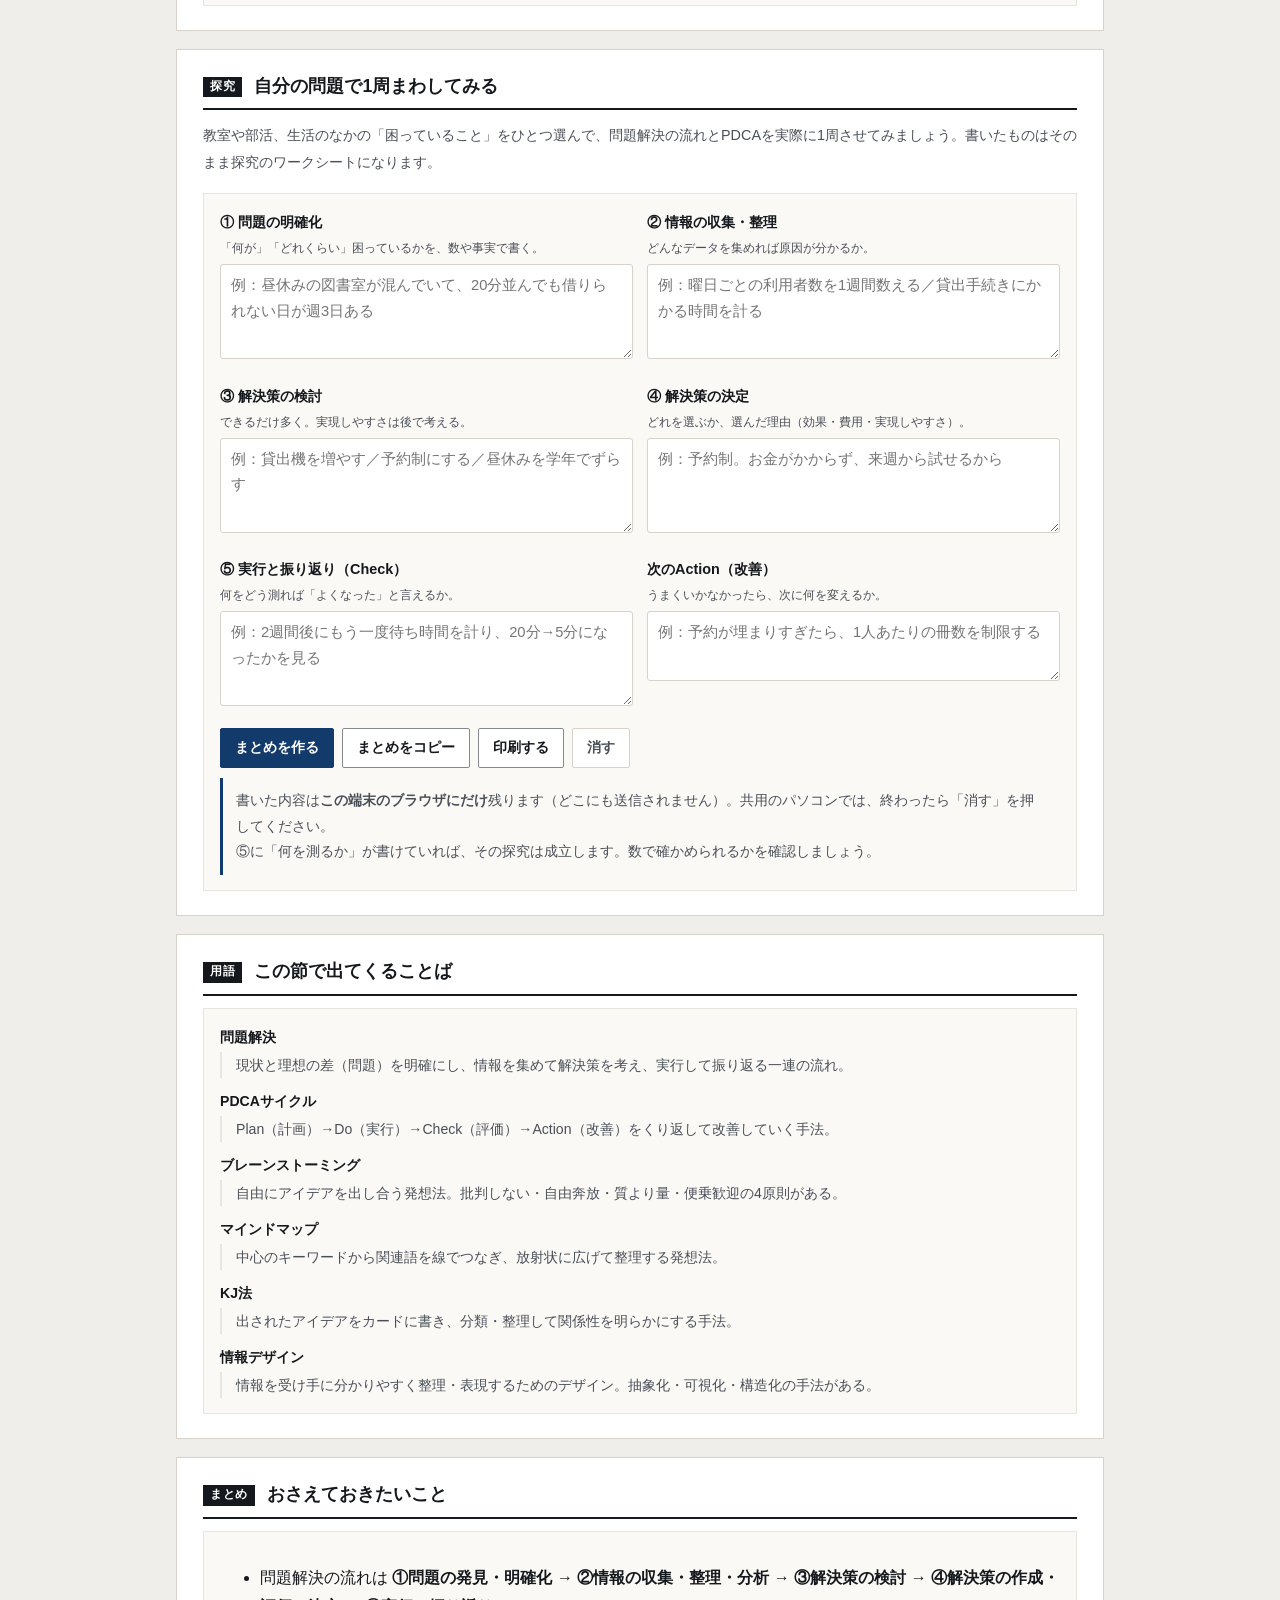
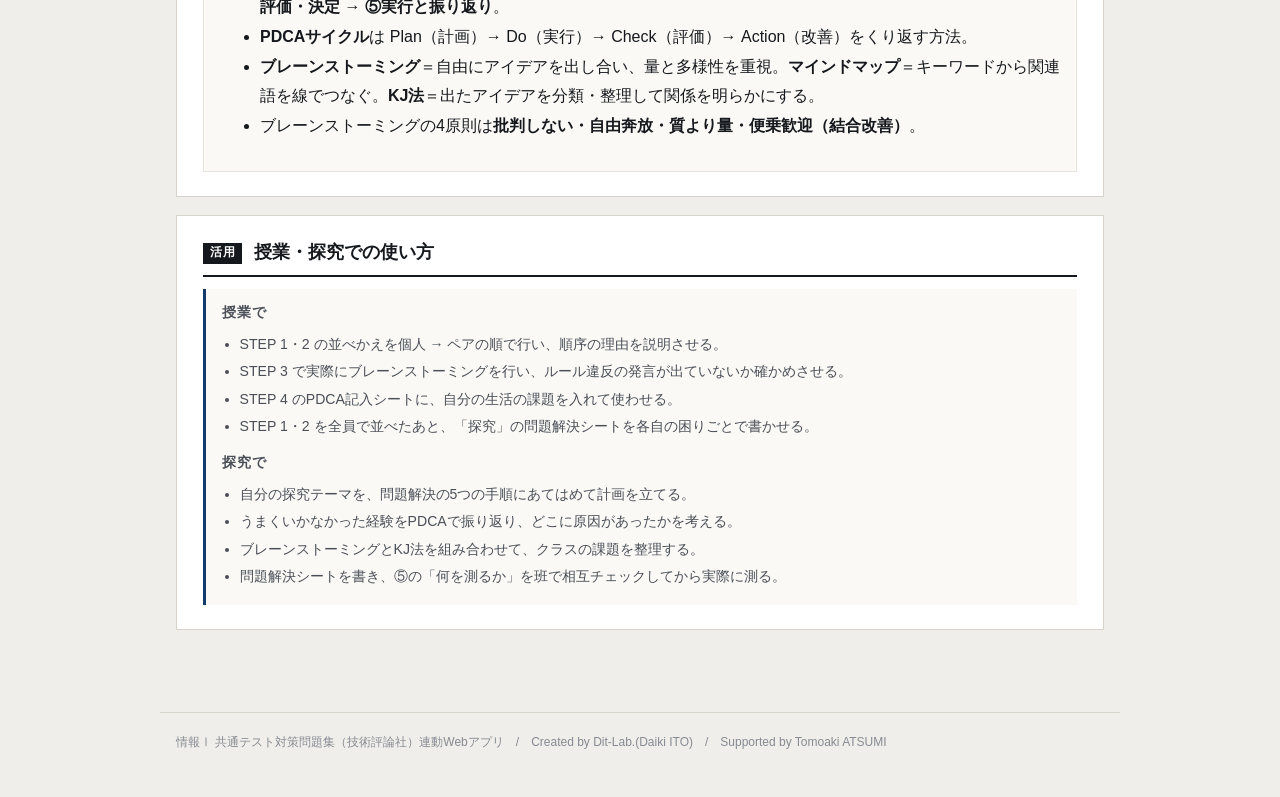
==== commit a93b4048: "fix: 未定義のCSS変数（--line/--muted/--sans）で枠線と文字色が消えていた問題を修正" ====
--- a/index.html
+++ b/index.html
@@ -6,7 +6,7 @@
 <title>問題解決の手順｜情報Ⅰ共通テスト対策問題集</title>
 <meta name="description" content="問題解決の流れとPDCAサイクルを自分で並べかえます。発想法のちがいや、ブレーンストーミングのルールも体験できます。">
 <link rel="icon" href="data:image/svg+xml,%3Csvg xmlns=%22http://www.w3.org/2000/svg%22 viewBox=%220 0 32 32%22%3E%3Crect width=%2232%22 height=%2232%22 fill=%22%2315181c%22/%3E%3Ctext x=%2216%22 y=%2222%22 font-size=%2218%22 font-family=%22monospace%22 fill=%22%23fff%22 text-anchor=%22middle%22%3E01%3C/text%3E%3C/svg%3E">
-<link rel="stylesheet" href="css/style.css?v=bdbb3cb0">
+<link rel="stylesheet" href="css/style.css?v=88681cd4">
 <link rel="stylesheet" href="css/app.css?v=f77bfb0f">
 </head>
 <body>
--- a/css/style.css
+++ b/css/style.css
@@ -0,0 +1,304 @@
+/* =========================================================
+   情報Ⅰ 共通テスト対策問題集 — Web アプリ共通スタイル
+   紙面（参考書）に寄せた設計。装飾色は使わず、色は意味を持つときだけ。
+   ========================================================= */
+
+:root{
+  --paper:#ffffff;
+  --paper-2:#faf9f6;      /* うすい紙 */
+  --bg:#f0eeea;           /* 台紙 */
+  --ink:#15181c;
+  --ink-2:#4a4f57;
+  --ink-3:#858a92;
+  --rule:#d7d3cb;
+  /* 旧名のまま書かれているアプリ用の別名（未定義だと枠線や文字色が消えるため） */
+  --line: var(--rule);
+  --muted: var(--ink-2);
+  --sans: var(--font);         /* 罫線 */
+  --rule-2:#e8e5df;
+  --accent:#123a6b;       /* 濃紺。主要操作と現在地だけに使う */
+  --accent-w:#e9eef6;
+  --zero:#c0392b;         /* 左＝0 */
+  --one:#1d4ed8;          /* 右＝1 */
+  --ok:#1f7a3d;   --ok-bg:#eef6f0;
+  --ng:#b3261e;   --ng-bg:#fbefee;
+  --warn:#8a5a00; --warn-bg:#fbf5e8;
+  --font:"Hiragino Kaku Gothic ProN","Hiragino Sans","Yu Gothic Medium","Yu Gothic",
+         "Noto Sans JP",Meiryo,-apple-system,BlinkMacSystemFont,sans-serif;
+  --mono:"SFMono-Regular",Menlo,Consolas,"Courier New",monospace;
+}
+
+*{box-sizing:border-box}
+[hidden]{display:none !important}
+html{-webkit-text-size-adjust:100%}
+body{
+  margin:0; background:var(--bg); color:var(--ink);
+  font-family:var(--font); font-size:16px; line-height:1.85;
+  font-feature-settings:"palt" 1;
+}
+h1,h2,h3,h4{line-height:1.45; margin:0; font-weight:700}
+p{margin:0 0 .75em} p:last-child{margin-bottom:0}
+a{color:var(--accent)}
+
+/* ---------- 標題 ---------- */
+.app-header{background:var(--paper); border-bottom:3px solid var(--ink); padding:26px 20px 20px}
+.app-header .inner{max-width:960px; margin:0 auto}
+.app-header .eyebrow{
+  font-size:.75rem; font-weight:700; color:var(--ink-2); letter-spacing:.18em;
+  display:block; margin-bottom:7px;
+}
+.app-header h1{font-size:1.5rem; letter-spacing:.01em}
+.app-header .lead{font-size:.92rem; color:var(--ink-2); margin-top:9px; max-width:60ch}
+.app-header .credit{
+  font-size:.72rem; color:var(--ink-3); margin-top:14px;
+  padding-top:9px; border-top:1px solid var(--rule-2);
+}
+
+/* ---------- 版面 ---------- */
+.wrap{max-width:960px; margin:0 auto; padding:24px 16px 64px}
+.step{background:var(--paper); border:1px solid var(--rule); padding:24px 26px; margin-bottom:18px}
+.step > h2{
+  display:flex; align-items:baseline; gap:12px; font-size:1.1rem;
+  padding-bottom:9px; border-bottom:2px solid var(--ink); margin-bottom:12px;
+}
+.step > h2 .no{
+  flex:none; font-family:var(--mono); font-size:.72rem; font-weight:700;
+  background:var(--ink); color:var(--paper); padding:2px 7px; letter-spacing:.06em;
+  position:relative; top:-2px;
+}
+.step > .desc{color:var(--ink-2); font-size:.9rem; margin-bottom:18px}
+.step[hidden]{display:none}
+
+.grid{display:grid; gap:20px}
+.grid > *{min-width:0}          /* 子の中身で列が広がるのを防ぐ */
+@media(min-width:800px){ .grid.c2{grid-template-columns:1fr 1fr} }
+@media(min-width:800px){ .grid.c21{grid-template-columns:1.45fr 1fr} }
+
+.panel{border:1px solid var(--rule-2); background:var(--paper-2); padding:15px 16px; min-width:0}
+.panel > h3{
+  font-size:.8rem; font-weight:700; color:var(--ink-2); letter-spacing:.08em;
+  margin-bottom:12px; padding-bottom:6px; border-bottom:1px solid var(--rule);
+}
+
+/* ---------- 部品 ---------- */
+.btn{
+  appearance:none; border:1px solid var(--ink-3); background:var(--paper); color:var(--ink);
+  font-family:inherit; font-size:.88rem; font-weight:700; padding:8px 14px;
+  border-radius:2px; cursor:pointer; min-height:40px; line-height:1.4;
+  transition:background .12s, border-color .12s, color .12s;
+}
+.btn:hover:not(:disabled){background:var(--accent-w); border-color:var(--accent); color:var(--accent)}
+.btn:disabled{opacity:.35; cursor:not-allowed}
+.btn.primary{background:var(--accent); color:var(--paper); border-color:var(--accent)}
+.btn.primary:hover:not(:disabled){background:#0d2c53; color:var(--paper)}
+.btn.ghost{border-color:var(--rule); color:var(--ink-2)}
+.btn.sm{font-size:.8rem; padding:5px 10px; min-height:34px}
+.btn-row{display:flex; flex-wrap:wrap; gap:8px; align-items:center}
+
+/* タブ（見出し下線式） */
+.seg{display:flex; gap:0; border-bottom:1px solid var(--rule)}
+.seg button{
+  appearance:none; border:0; background:transparent; font-family:inherit; font-size:.88rem;
+  font-weight:700; color:var(--ink-3); padding:9px 4px; margin-right:26px; cursor:pointer;
+  border-bottom:3px solid transparent; margin-bottom:-1px; min-height:40px;
+}
+.seg button:hover{color:var(--ink-2)}
+.seg button[aria-pressed="true"]{color:var(--ink); border-bottom-color:var(--accent)}
+
+label.fld{display:block; font-size:.78rem; font-weight:700; color:var(--ink-2); margin-bottom:5px; letter-spacing:.04em}
+input[type=text], textarea, input[type=number]{
+  width:100%; font-family:inherit; font-size:1rem; color:var(--ink);
+  border:1px solid var(--ink-3); border-radius:2px; padding:9px 11px;
+  background:var(--paper); min-height:42px;
+}
+input:focus, textarea:focus{outline:2px solid var(--accent); outline-offset:-1px; border-color:var(--accent)}
+.btn:focus-visible, .seg button:focus-visible, .node-card:focus-visible{outline:2px solid var(--accent); outline-offset:2px}
+textarea{resize:vertical; line-height:1.7}
+.mono{font-family:var(--mono)}
+
+table.tbl{width:100%; border-collapse:collapse; font-size:.89rem}
+table.tbl th, table.tbl td{border-bottom:1px solid var(--rule-2); padding:7px 10px; text-align:right}
+table.tbl th:first-child, table.tbl td:first-child{text-align:left}
+table.tbl thead th{border-bottom:1.5px solid var(--ink); font-size:.76rem; color:var(--ink-2); font-weight:700; white-space:nowrap}
+.tbl-scroll{overflow-x:auto; -webkit-overflow-scrolling:touch; max-width:100%}
+
+.note{padding:10px 13px; font-size:.87rem; border-left:3px solid var(--ink-3); background:var(--paper-2); overflow-wrap:break-word; word-break:break-word}
+.note.ok{background:var(--ok-bg); border-left-color:var(--ok); color:#123f22}
+.note.ng{background:var(--ng-bg); border-left-color:var(--ng); color:#6d1a15}
+.note.info{background:var(--paper-2); border-left-color:var(--accent); color:var(--ink-2)}
+.note.warn{background:var(--warn-bg); border-left-color:var(--warn); color:#5c3d00}
+.note[hidden]{display:none}
+
+.badge{
+  display:inline-block; font-size:.72rem; font-weight:700; padding:1px 7px;
+  border:1px solid var(--rule); color:var(--ink-2); background:var(--paper); letter-spacing:.04em;
+}
+
+/* 数値は罫線で仕切るだけ。カードにしない */
+.metrics{display:flex; flex-wrap:wrap; gap:0; border-top:1px solid var(--rule)}
+.metric{flex:1 1 130px; padding:11px 14px 11px 0; border-right:1px solid var(--rule-2)}
+.metric:last-child{border-right:0}
+.metric .k{font-size:.74rem; color:var(--ink-3); font-weight:700; letter-spacing:.05em}
+.metric .v{font-size:1.6rem; font-weight:700; line-height:1.3; font-family:var(--mono); letter-spacing:-.01em}
+.metric .s{font-size:.76rem; color:var(--ink-2)}
+
+.bit0{color:var(--zero); font-weight:700}
+.bit1{color:var(--one); font-weight:700}
+
+.app-footer{
+  max-width:960px; margin:0 auto; padding:18px 16px 44px; color:var(--ink-3);
+  font-size:.75rem; border-top:1px solid var(--rule);
+}
+.sr-only{position:absolute;width:1px;height:1px;overflow:hidden;clip:rect(0 0 0 0);white-space:nowrap}
+
+@media(max-width:640px){
+  body{font-size:15px}
+  .app-header{padding:20px 16px 16px}
+  .app-header h1{font-size:1.16rem}
+  .wrap{padding:16px 12px 52px}
+  .step{padding:18px 15px}
+  .seg button{margin-right:18px; font-size:.84rem}
+  .metric{flex-basis:50%; border-right:0}
+}
+@media (prefers-reduced-motion:reduce){ *{animation:none!important; transition:none!important} }
+
+/* ---------- 自分のデータ・共有・印刷 ---------- */
+.toolbar{display:flex; flex-wrap:wrap; gap:8px; align-items:center; margin-top:12px;
+  padding-top:12px; border-top:1px solid var(--rule-2)}
+.toolbar .hint{font-size:.78rem; color:var(--ink-3)}
+.paste-area{width:100%; min-height:110px; font-family:var(--mono); font-size:.86rem}
+.use-note{background:var(--paper-2); border-left:3px solid var(--accent); padding:14px 16px; font-size:.88rem}
+.use-note h3{font-size:.86rem; letter-spacing:.06em; margin-bottom:8px; color:var(--ink-2)}
+.use-note ol, .use-note ul{margin:0; padding-left:1.25em; line-height:1.95; color:var(--ink-2)}
+
+@media print{
+  body{background:#fff}
+  .app-header{border-bottom:2px solid #000}
+  .step{border:1px solid #bbb; break-inside:avoid; page-break-inside:avoid; margin-bottom:12px}
+  .btn, .seg, .toolbar, input[type=range]{display:none !important}
+  .note{border-left-width:2px}
+  a[href]:after{content:""}
+}
+
+/* ---------- 入力グリッド ---------- */
+.dg-scroll{overflow:auto; -webkit-overflow-scrolling:touch; border:1px solid var(--rule); background:var(--paper); max-height:420px}
+table.dg{border-collapse:collapse; font-family:var(--mono); font-size:.9rem; min-width:100%}
+table.dg th, table.dg td{border:1px solid var(--rule-2); padding:0}
+table.dg thead th{background:var(--paper-2); position:sticky; top:0; z-index:2}
+table.dg .dg-n{background:var(--paper-2); color:var(--ink-3); font-size:.76rem; font-weight:400;
+  text-align:center; min-width:34px; padding:0 4px; position:sticky; left:0; z-index:1}
+table.dg .dg-corner{background:var(--paper-2); min-width:34px; position:sticky; left:0; z-index:3}
+table.dg .dg-act{background:var(--paper-2); width:34px}
+.dg-h, .dg-c{width:100%; min-width:96px; border:0; background:transparent; font-family:inherit;
+  font-size:.9rem; padding:8px 9px; color:var(--ink); min-height:38px}
+.dg-h{font-weight:700; font-family:var(--font); font-size:.82rem; color:var(--ink-2)}
+.dg-c.num{text-align:right}
+.dg-c:focus, .dg-h:focus{outline:2px solid var(--accent); outline-offset:-2px; background:var(--accent-w)}
+.dg-del{border:0; background:transparent; color:var(--ink-3); cursor:pointer; width:32px; height:34px; font-size:1rem}
+.dg-del:hover{color:var(--ng)}
+.dg-tools{display:flex; flex-wrap:wrap; gap:8px; align-items:center; margin-top:10px}
+.dg-hint{font-size:.76rem; color:var(--ink-3)}
+
+/* ---------- ファイル読み込み ---------- */
+.filebox{display:flex; flex-wrap:wrap; gap:10px; align-items:center; padding:12px;
+  border:1px dashed var(--rule); background:var(--paper-2)}
+.filebox input[type=file]{font-size:.85rem; font-family:inherit; max-width:100%}
+.filebox .sel{max-width:220px}
+.filelabel{display:inline-flex; align-items:center; gap:6px; font-size:.85rem; font-weight:700;
+  border:1px solid var(--ink-3); background:var(--paper); padding:8px 14px; border-radius:2px; cursor:pointer; min-height:40px}
+.filelabel:hover{border-color:var(--accent); color:var(--accent); background:var(--accent-w)}
+.filelabel input{display:none}
+
+/* ---------- 用語解説 ---------- */
+.term{position:relative; border-bottom:1.5px dotted var(--accent); cursor:help; color:var(--accent); font-weight:700}
+.term .term-pop{display:none; position:absolute; left:0; top:1.7em; z-index:50; width:min(300px,78vw);
+  background:var(--paper); border:1px solid var(--ink-3); box-shadow:0 6px 20px rgba(0,0,0,.14);
+  padding:10px 12px; font-size:.82rem; font-weight:400; color:var(--ink-2); line-height:1.75;
+  border-left:3px solid var(--accent); cursor:auto; text-align:left}
+.term .term-pop b{display:block; color:var(--ink); font-size:.86rem; margin-bottom:3px}
+.term.open .term-pop{display:block}
+dl.gloss{margin:0; font-size:.88rem}
+dl.gloss dt{font-weight:700; color:var(--ink); margin-top:10px}
+dl.gloss dt:first-child{margin-top:0}
+dl.gloss dd{margin:2px 0 0; color:var(--ink-2); line-height:1.85; padding-left:1em; border-left:2px solid var(--rule-2)}
+@media print{ .term{border-bottom:0; color:inherit} .term .term-pop{display:none !important} }
+
+/* ---------- スマホ・タブレット ---------- */
+@media (max-width:1024px){
+  /* iOS で入力時に画面が勝手に拡大するのを防ぐ（16px 未満だとズームする） */
+  input[type=text], input[type=number], textarea, select, .dg-c, .dg-h{ font-size:16px }
+  .dg-c, .dg-h{ min-width:110px }
+}
+@media (max-width:820px){
+  .grid.c2,.grid.c21{grid-template-columns:1fr}
+  .dg-scroll{max-height:340px}
+  .filebox{flex-direction:column; align-items:stretch}
+  .filebox .sel{max-width:100%}
+  .term .term-pop{left:auto; right:0; width:min(280px,86vw)}
+}
+@media (max-width:480px){
+  .step > h2{font-size:1rem; flex-wrap:wrap}
+  .metrics{gap:0}
+  .metric{flex-basis:50%; padding-right:10px}
+  .metric .v{font-size:1.3rem}
+  .btn{padding:8px 12px}
+  .dg-tools{gap:6px}
+  .dg-hint{width:100%}
+}
+/* タッチ操作でのスクロールを滑らかに */
+.tbl-scroll, .dg-scroll, .tree-box{ -webkit-overflow-scrolling:touch; overscroll-behavior-x:contain }
+
+/* 幅指定つきの入力欄がスマートフォンではみ出さないようにする */
+input[type=text], input[type=number], input[type=search], textarea, select{ max-width:100% }
+.btn-row > label{ min-width:0; max-width:100% }
+.btn-row > label input, .btn-row > label select{ max-width:100% }
+
+/* 共通：○×判定・並べかえ（quiz.js 用） */
+.abcde{border:1px solid var(--rule); border-radius:3px; overflow:hidden}
+.abcde > div{border-top:1px solid var(--rule); padding:10px 12px}
+.abcde > div:first-child{border-top:0}
+.abcde .st{display:flex; gap:10px; align-items:flex-start; flex-wrap:wrap}
+.abcde .st .k{font-weight:700; font-family:var(--mono); min-width:1.4em}
+.abcde .st .t{flex:1; min-width:12em}
+.abcde .jb{display:flex; gap:6px}
+.abcde .jb .btn{min-width:3.4em; padding:6px 10px; text-align:center}
+.prep{display:grid; grid-template-columns:repeat(auto-fit,minmax(150px,1fr)); gap:10px; margin-top:10px}
+.prep .slot{border:1px dashed var(--ink-3); border-radius:3px; padding:10px; min-height:92px; background:var(--paper)}
+.prep .slot.filled{border-style:solid}
+.prep .slot .tag{font:700 .74rem/1.4 var(--mono); color:var(--accent); display:block; margin-bottom:6px}
+.prep .slot .txt{font-size:.86rem; line-height:1.7}
+.cards{display:flex; flex-wrap:wrap; gap:8px; margin-top:10px}
+.cards .c{border:1px solid var(--ink-3); border-radius:3px; padding:9px 12px; background:var(--paper);
+  cursor:pointer; font-size:.88rem; max-width:100%; text-align:left; font-family:inherit; color:var(--ink)}
+.cards .c:hover{background:var(--warn-bg)}
+.cards .c.used{opacity:.35; pointer-events:none}
+
+/* --- 予想してから実行 --- */
+.pmark{display:inline-block; background:var(--accent); color:#fff; font-size:.7rem; font-weight:700;
+  letter-spacing:.08em; padding:2px 7px; border-radius:2px; margin-right:8px; vertical-align:2px}
+input.pin{font-size:1.05rem; padding:7px 10px; border:1px solid var(--rule); border-radius:3px;
+  width:9em; max-width:100%; background:#fff}
+.btn-row .unit{color:var(--muted); font-size:.9rem}
+.choice4 .btn.on{border-color:var(--accent); box-shadow:inset 0 0 0 1px var(--accent); font-weight:700}
+/* 設問文の見出し（flex ではなく通常の段落。.qhead は左右振り分け用なので用途が別） */
+.pq{margin:0 0 10px; font-weight:700; line-height:1.85}
+
+/* --- 自分のテーマでやってみる（ワークシート） --- */
+.wsheet{display:grid; gap:14px}
+@media(min-width:760px){ .wsheet{grid-template-columns:1fr 1fr} }
+.wsf{display:block}
+.wsf .wsl{display:block; font-weight:700; font-size:.9rem; margin-bottom:3px}
+.wsf .wsh{display:block; font-size:.78rem; color:var(--muted); margin-bottom:5px; line-height:1.6}
+.wsf textarea{width:100%; max-width:100%; font:inherit; font-size:.92rem; line-height:1.75;
+  padding:8px 10px; border:1px solid var(--rule); border-radius:3px; background:#fff; resize:vertical}
+.wsf textarea:focus{outline:2px solid var(--accent); outline-offset:-2px}
+.wsout{margin-top:14px; border:1px solid var(--ink-3); border-radius:3px; background:#fff; padding:16px 18px}
+.wsout h4{margin:0 0 10px; font-size:1rem}
+.wsout dl{margin:0}
+.wsout dt{font-weight:700; font-size:.84rem; color:var(--accent); margin-top:10px}
+.wsout dd{margin:2px 0 0; font-size:.92rem; line-height:1.85; white-space:pre-wrap}
+.wsout .wsmsg{margin:10px 0 0; font-size:.86rem; color:var(--muted)}
+@media print{
+  .app-header, .btn-row, .step:not(.wsprint){ display:none !important }
+  .wsout{border:none; padding:0}
+}
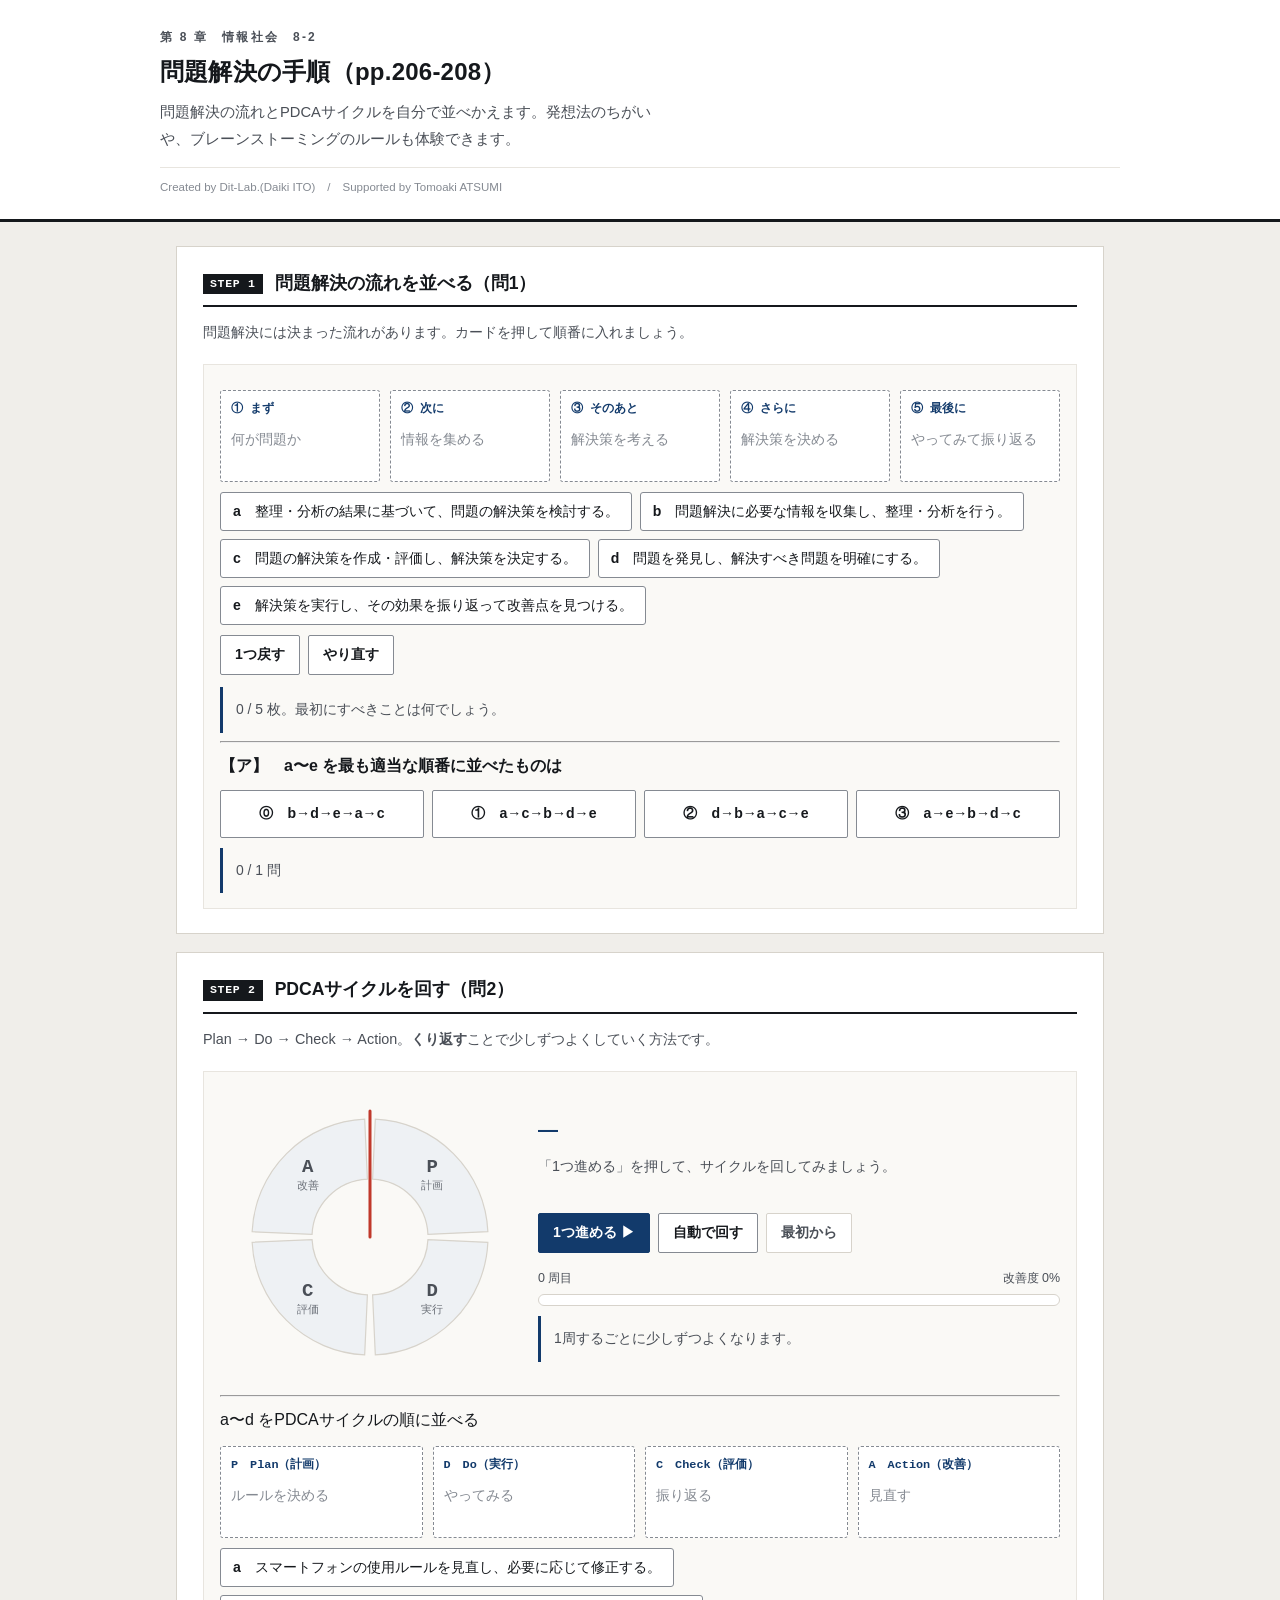
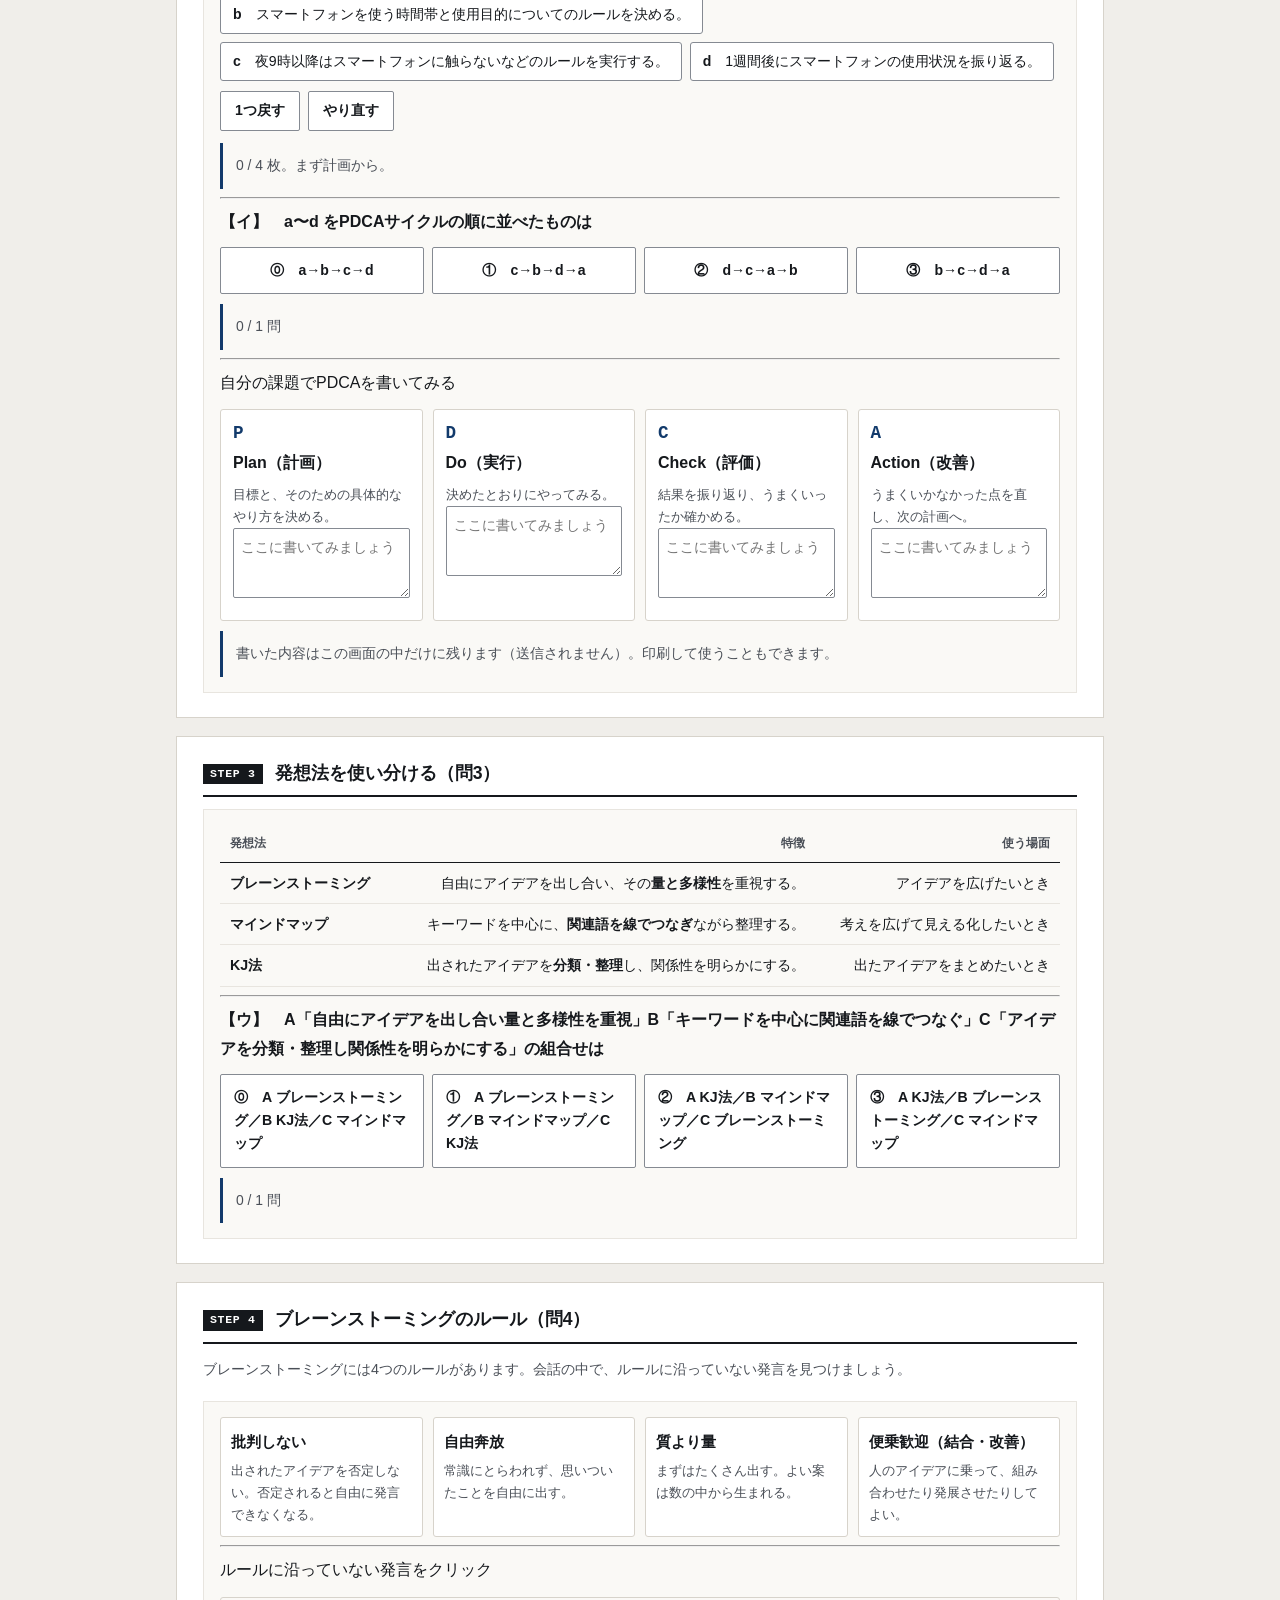
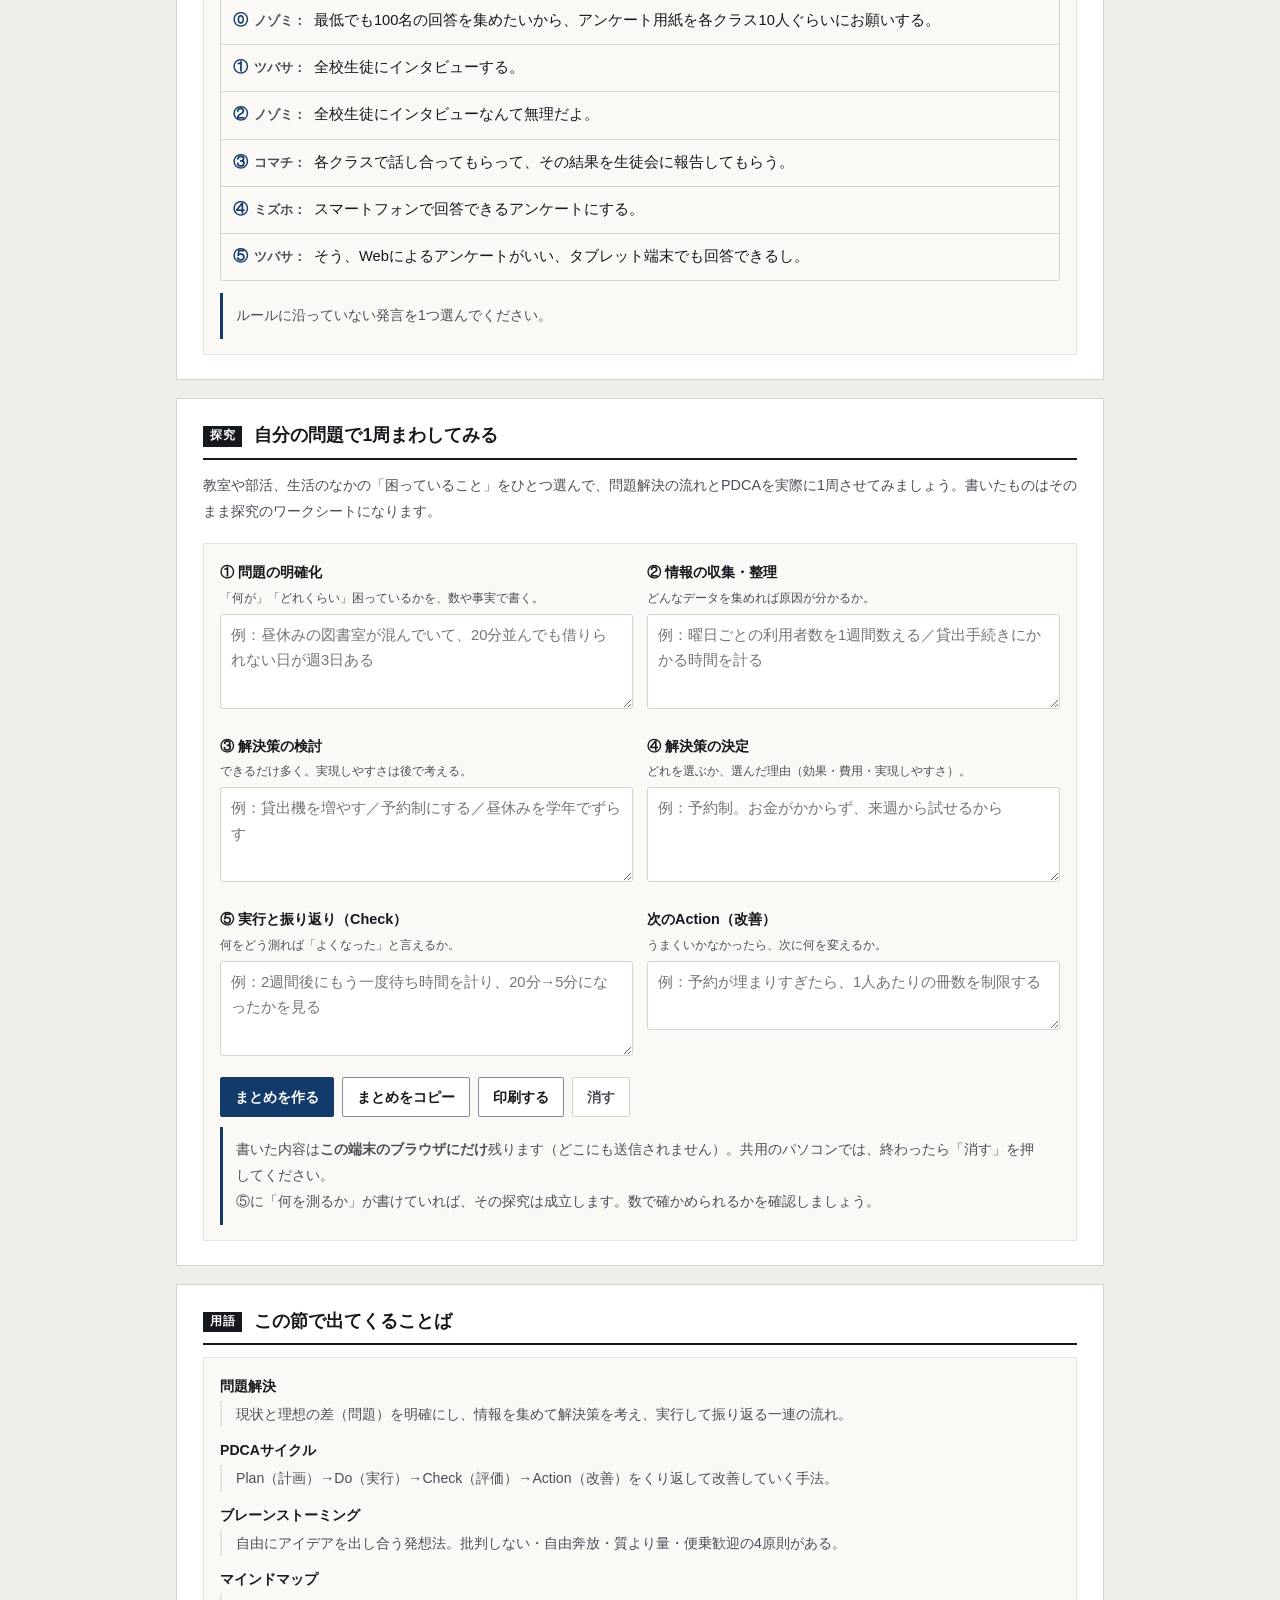
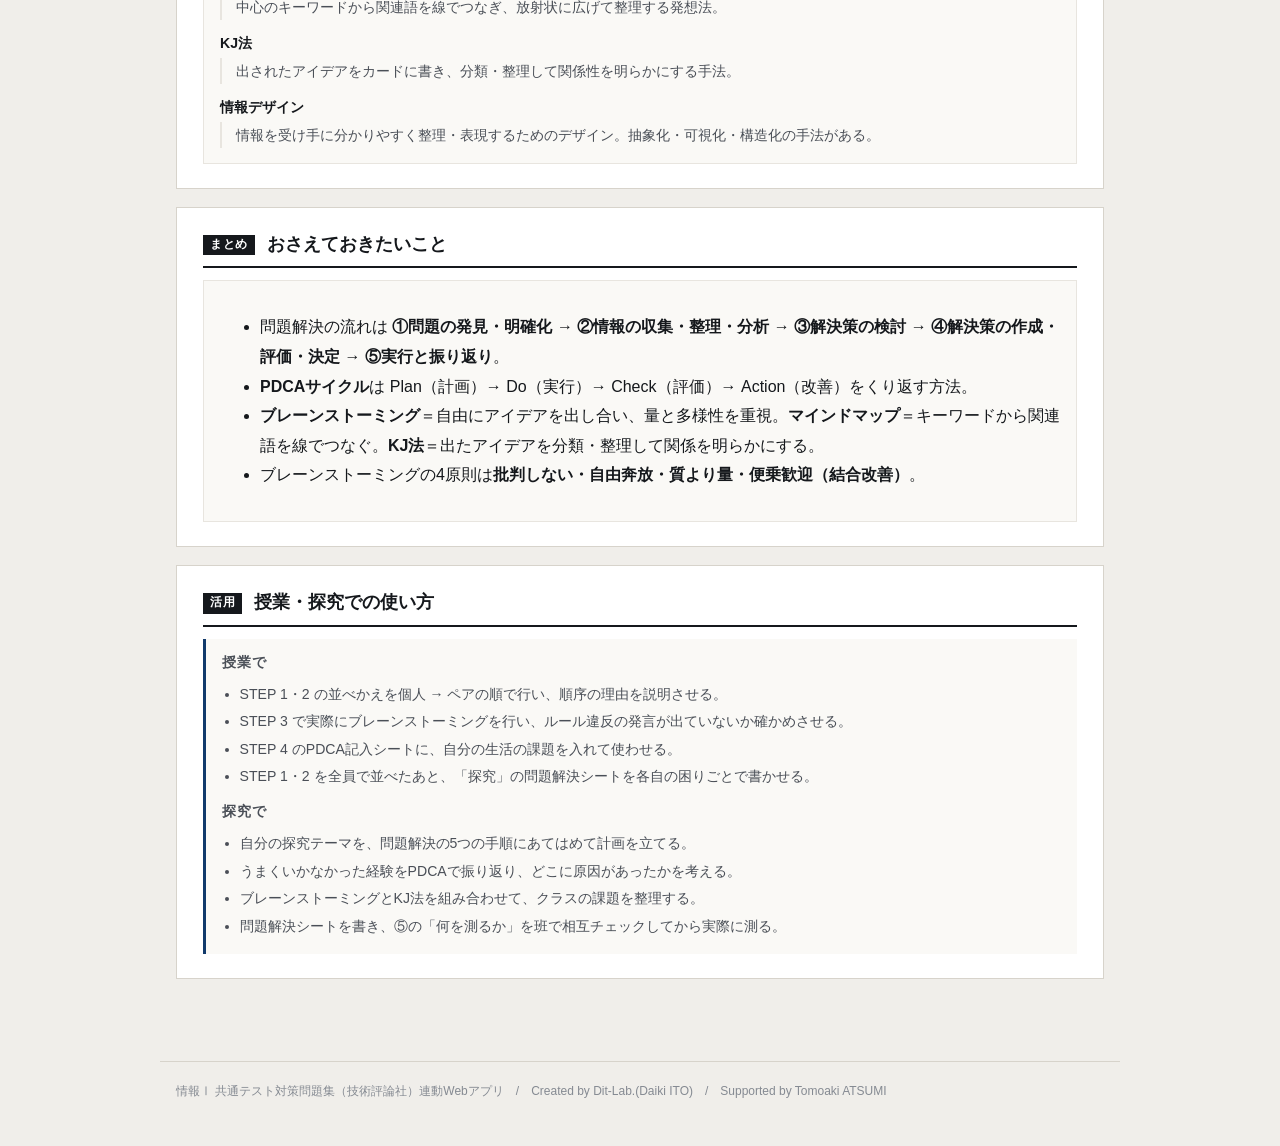
==== commit 0833d335: "feat: PDCAを回転する輪として可視化（周回で改善度が伸びる）" ====
--- a/index.html
+++ b/index.html
@@ -7,7 +7,7 @@
 <meta name="description" content="問題解決の流れとPDCAサイクルを自分で並べかえます。発想法のちがいや、ブレーンストーミングのルールも体験できます。">
 <link rel="icon" href="data:image/svg+xml,%3Csvg xmlns=%22http://www.w3.org/2000/svg%22 viewBox=%220 0 32 32%22%3E%3Crect width=%2232%22 height=%2232%22 fill=%22%2315181c%22/%3E%3Ctext x=%2216%22 y=%2222%22 font-size=%2218%22 font-family=%22monospace%22 fill=%22%23fff%22 text-anchor=%22middle%22%3E01%3C/text%3E%3C/svg%3E">
 <link rel="stylesheet" href="css/style.css?v=88681cd4">
-<link rel="stylesheet" href="css/app.css?v=f77bfb0f">
+<link rel="stylesheet" href="css/app.css?v=15111fce">
 </head>
 <body>
 
@@ -37,6 +37,26 @@
     <h2><span class="no">STEP 2</span>PDCAサイクルを回す（問2）</h2>
     <p class="desc">Plan → Do → Check → Action。<strong>くり返す</strong>ことで少しずつよくしていく方法です。</p>
     <div class="panel">
+      <div class="cyc">
+        <div class="cycfig" id="cycFig"></div>
+        <div class="cycside">
+          <div class="cycnow" id="cycNow">—</div>
+          <p class="cycdesc" id="cycDesc">「1つ進める」を押して、サイクルを回してみましょう。</p>
+          <div class="btn-row" style="margin-top:10px">
+            <button class="btn primary" id="cycStep">1つ進める ▶</button>
+            <button class="btn" id="cycAuto">自動で回す</button>
+            <button class="btn ghost" id="cycReset">最初から</button>
+          </div>
+          <div class="cycmeter">
+            <div class="cyclab"><span id="cycRound">0 周目</span><span id="cycPct">改善度 0%</span></div>
+            <div class="cyctrack"><i id="cycFill"></i></div>
+          </div>
+          <p class="note info" style="margin-top:10px" id="cycMsg">1周するごとに少しずつよくなります。</p>
+        </div>
+      </div>
+
+      <hr class="sep">
+      <p class="qhead">a〜d をPDCAサイクルの順に並べる</p>
       <div id="pdcaBox"></div>
       <div class="note" id="pdcaNote" style="margin-top:12px"></div>
       <hr class="sep">
@@ -123,6 +143,6 @@
 <script src="js/terms.js?v=10004a9f"></script>
 <script src="js/quiz.js?v=13402362"></script>
 <script src="js/worksheet.js?v=b6f4e4b3"></script>
-<script src="js/app.js?v=e89a0c99"></script>
+<script src="js/app.js?v=0a419f24"></script>
 </body>
 </html>
--- a/css/app.css
+++ b/css/app.css
@@ -39,3 +39,23 @@
 .bsrules .r{border:1px solid var(--line);border-radius:3px;padding:10px;background:#fff}
 .bsrules .r .t{font-weight:700;font-size:.94rem;margin-bottom:4px}
 .bsrules .r .d{font-size:.82rem;color:var(--muted);line-height:1.7}
+
+/* --- PDCAサイクル（回る図） --- */
+.cyc{display:grid;gap:18px;align-items:center}
+@media(min-width:720px){ .cyc{grid-template-columns:300px 1fr} }
+.cycfig svg{display:block;width:100%;max-width:300px;margin:0 auto}
+.cycfig .seg{fill:#eef1f4;stroke:var(--line);stroke-width:1.2;transition:fill .45s}
+.cycfig .seg.on{fill:var(--accent)}
+.cycfig .sl{font:700 19px/1 var(--mono);fill:#4a4f57;text-anchor:middle;dominant-baseline:middle;transition:fill .45s}
+.cycfig .sl.on{fill:#fff}
+.cycfig .sn{font-size:10.5px;fill:#6b7078;text-anchor:middle;dominant-baseline:middle}
+.cycfig .sn.on{fill:#fff}
+.cycfig .hand{stroke:#c0392b;stroke-width:3;stroke-linecap:round;
+  transition:transform .45s cubic-bezier(.45,.05,.35,1);transform-origin:150px 150px}
+.cycnow{font-size:1.25rem;font-weight:700;color:var(--accent);min-height:1.5em}
+.cycdesc{font-size:.9rem;color:var(--ink-2);line-height:1.8;margin:6px 0 0;min-height:3.4em}
+.cycmeter{margin-top:14px}
+.cyclab{display:flex;justify-content:space-between;font-size:.78rem;color:var(--ink-2);margin-bottom:4px}
+.cyctrack{height:12px;border:1px solid var(--line);border-radius:6px;overflow:hidden;background:#fff}
+.cyctrack i{display:block;height:100%;width:0;background:linear-gradient(90deg,#8aa7c4,#2f7d4f);
+  transition:width .6s cubic-bezier(.45,.05,.35,1)}
